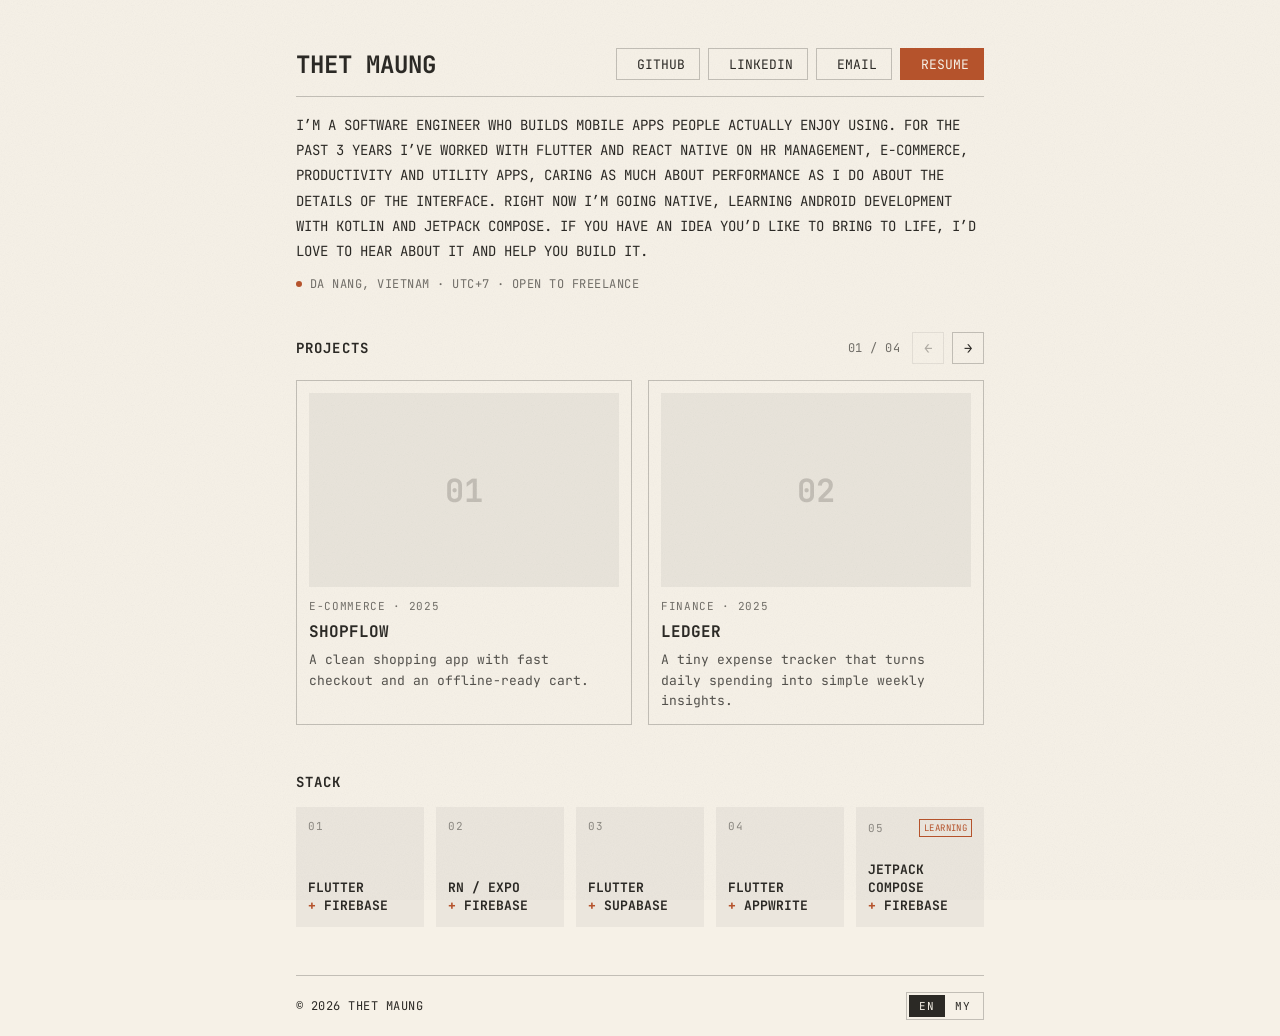
==== index.html @ 8147f868 "feat(seo): add meta, sharing tags, og image, robots and sitemap - meta description, canonical (https" ====
<!DOCTYPE html>
<html lang="en">
<head>
    <!-- Meta Data -->
    <meta charset="UTF-8">
    <meta name="viewport" content="width=device-width, initial-scale=1.0, viewport-fit=cover">
    <title>Thet Maung</title>
    <meta name="description" content="Software engineer building mobile apps with Flutter and React Native, now learning Kotlin and Jetpack Compose. Da Nang, Vietnam · UTC+7 · open to freelance.">
    <link rel="canonical" href="https://thetmaung.fyi/">
    <meta name="theme-color" content="#f6f1e7" media="(prefers-color-scheme: light)">
    <meta name="theme-color" content="#1c1a17" media="(prefers-color-scheme: dark)">

    <!-- Sharing -->
    <meta property="og:type" content="website">
    <meta property="og:site_name" content="Thet Maung">
    <meta property="og:title" content="Thet Maung">
    <meta property="og:description" content="Software engineer building mobile apps with Flutter and React Native, now learning Kotlin and Jetpack Compose. Da Nang, Vietnam · UTC+7 · open to freelance.">
    <meta property="og:url" content="https://thetmaung.fyi/">
    <meta property="og:locale" content="en_US">
    <meta property="og:locale:alternate" content="my_MM">
    <meta property="og:image" content="https://thetmaung.fyi/assets/og-image.png">
    <meta property="og:image:type" content="image/png">
    <meta property="og:image:width" content="1200">
    <meta property="og:image:height" content="630">
    <meta property="og:image:alt" content="THET MAUNG — Da Nang, Vietnam · UTC+7 · open to freelance. Stack: Flutter, React Native / Expo, Jetpack Compose.">
    <meta name="twitter:card" content="summary_large_image">
    <meta name="twitter:title" content="Thet Maung">
    <meta name="twitter:description" content="Software engineer building mobile apps with Flutter and React Native, now learning Kotlin and Jetpack Compose. Da Nang, Vietnam · UTC+7 · open to freelance.">
    <meta name="twitter:image" content="https://thetmaung.fyi/assets/og-image.png">
    <meta name="twitter:image:alt" content="THET MAUNG — Da Nang, Vietnam · UTC+7 · open to freelance. Stack: Flutter, React Native / Expo, Jetpack Compose.">

    <!-- Favicon -->
    <link rel="icon" href="assets/ico/favicon.ico" sizes="32x32">
    <link rel="icon" href="assets/svgs/favicon.svg" type="image/svg+xml">

    <!-- Links -->
    <link rel="stylesheet" href="https://cdn.hugeicons.com/font/hgi-stroke-rounded.css">
    <link rel="stylesheet" href="public/css/styles.css">

    <!-- Scripts -->
    <script src="public/js/scripts.js" defer></script>
</head>
<body>
    <header class="site-header">
        <h1 class="site-title i18n" data-i18n="name">THET MAUNG</h1>
        <nav class="site-nav" aria-label="Links">
            <a class="nav-link" href="https://github.com/thetmaung-stack" target="_blank" rel="noopener">
                <i class="hgi-stroke hgi-github" aria-hidden="true"></i>
                <span>GITHUB</span>
            </a>
            <a class="nav-link" href="https://www.linkedin.com/in/thet-maung-444318335" target="_blank" rel="noopener">
                <i class="hgi-stroke hgi-linkedin-02" aria-hidden="true"></i>
                <span>LINKEDIN</span>
            </a>
            <a class="nav-link" href="mailto:thetmaung.main@proton.me">
                <i class="hgi-stroke hgi-mail-02" aria-hidden="true"></i>
                <span class="i18n" data-i18n="email">EMAIL</span>
            </a>
            <a class="nav-link nav-link--primary" href="assets/pdfs/ThetMaungResume.pdf" download>
                <i class="hgi-stroke hgi-download-04" aria-hidden="true"></i>
                <span class="i18n" data-i18n="resume">RESUME</span>
            </a>
        </nav>
    </header>
    <div class="horizontal-divider"></div>
    <p class="about i18n" data-i18n="about">I’m a software engineer who builds mobile apps people actually enjoy using. For the past 3 years I’ve worked with Flutter and React Native on HR management, e-commerce, productivity and utility apps, caring as much about performance as I do about the details of the interface. Right now I’m going native, learning Android development with Kotlin and Jetpack Compose. If you have an idea you’d like to bring to life, I’d love to hear about it and help you build it.</p>
    <p class="status">
        <span class="status-dot" aria-hidden="true"></span>
        <span class="i18n" data-i18n="status">DA NANG, VIETNAM · UTC+7 · OPEN TO FREELANCE</span>
    </p>

    <section class="carousel-section" data-carousel aria-labelledby="projects-title">
        <div class="section-header">
            <h2 id="projects-title" class="section-title i18n" data-i18n="projects">PROJECTS</h2>
            <div class="carousel-controls">
                <span class="carousel-count"><span data-carousel-current>01</span> / <span data-carousel-total>04</span></span>
                <button class="carousel-btn" type="button" data-carousel-prev aria-label="Previous project">←</button>
                <button class="carousel-btn" type="button" data-carousel-next aria-label="Next project">→</button>
            </div>
        </div>
        <div class="carousel-track" data-carousel-track tabindex="0" aria-label="Projects">
            <a class="project-card" href="#" data-cursor="plain">
                <div class="project-thumb" aria-hidden="true"><span>01</span></div>
                <p class="project-meta">E-COMMERCE · 2025</p>
                <h3 class="project-name">SHOPFLOW</h3>
                <p class="project-desc">A clean shopping app with fast checkout and an offline-ready cart.</p>
            </a>
            <a class="project-card" href="#" data-cursor="plain">
                <div class="project-thumb" aria-hidden="true"><span>02</span></div>
                <p class="project-meta">FINANCE · 2025</p>
                <h3 class="project-name">LEDGER</h3>
                <p class="project-desc">A tiny expense tracker that turns daily spending into simple weekly insights.</p>
            </a>
            <a class="project-card" href="#" data-cursor="plain">
                <div class="project-thumb" aria-hidden="true"><span>03</span></div>
                <p class="project-meta">HR MANAGEMENT · 2024</p>
                <h3 class="project-name">ROSTER</h3>
                <p class="project-desc">Leave requests, attendance and payslips for small teams, all in one place.</p>
            </a>
            <a class="project-card" href="#" data-cursor="plain">
                <div class="project-thumb" aria-hidden="true"><span>04</span></div>
                <p class="project-meta">PRODUCTIVITY · 2024</p>
                <h3 class="project-name">FOCUS</h3>
                <p class="project-desc">A calm timer and task list built around one thing at a time.</p>
            </a>
        </div>
    </section>

    <section class="stack-section" aria-labelledby="stack-title">
        <div class="section-header">
            <h2 id="stack-title" class="section-title i18n" data-i18n="stack">STACK</h2>
        </div>
        <ul class="stack-grid">
            <li class="stack-card">
                <div class="stack-top">
                    <span class="stack-index">01</span>
                </div>
                <p class="stack-name">
                    <span>FLUTTER</span>
                    <span><span class="stack-plus">+</span> FIREBASE</span>
                </p>
            </li>
            <li class="stack-card">
                <div class="stack-top">
                    <span class="stack-index">02</span>
                </div>
                <p class="stack-name">
                    <span>RN / EXPO</span>
                    <span><span class="stack-plus">+</span> FIREBASE</span>
                </p>
            </li>
            <li class="stack-card">
                <div class="stack-top">
                    <span class="stack-index">03</span>
                </div>
                <p class="stack-name">
                    <span>FLUTTER</span>
                    <span><span class="stack-plus">+</span> SUPABASE</span>
                </p>
            </li>
            <li class="stack-card">
                <div class="stack-top">
                    <span class="stack-index">04</span>
                </div>
                <p class="stack-name">
                    <span>FLUTTER</span>
                    <span><span class="stack-plus">+</span> APPWRITE</span>
                </p>
            </li>
            <li class="stack-card">
                <div class="stack-top">
                    <span class="stack-index">05</span>
                    <span class="stack-tag i18n" data-i18n="learning">LEARNING</span>
                </div>
                <p class="stack-name">
                    <span>JETPACK COMPOSE</span>
                    <span><span class="stack-plus">+</span> FIREBASE</span>
                </p>
            </li>
        </ul>
    </section>

    <footer class="site-footer">
        <p class="copyright">© <span data-year>2026</span> <span class="i18n" data-i18n="name">THET MAUNG</span></p>
        <div class="lang-switch" role="group" aria-label="Language">
            <span class="lang-indicator" aria-hidden="true"></span>
            <button class="lang-option" type="button" data-lang="en" aria-label="English" aria-pressed="true">EN</button>
            <button class="lang-option" type="button" data-lang="my" aria-label="မြန်မာ" aria-pressed="false">MY</button>
        </div>
    </footer>
</body>
</html>
---- public/css/styles.css ----
@font-face {
    font-family: 'JetBrains Mono Variable';
    src: url('../../assets/fonts/jetbrains/JetBrainsMono-VariableFont_wght.ttf') format('truetype');
    font-weight: 100 800;
    font-style: normal;
    font-display: swap;
}

@font-face {
    font-family: 'Noto Sans Myanmar Variable';
    src: url('../../assets/fonts/myanmar/NotoSansMyanmar-VariableFont.ttf') format('truetype');
    font-weight: 100 900;
    font-stretch: 62.5% 100%;
    font-style: normal;
    font-display: swap;
    unicode-range: U+1000-109F, U+A9E0-A9FF, U+AA60-AA7F, U+200C-200D, U+25CC;
}

:root {
    color-scheme: light dark;
    --bg: #f6f1e7;
    --fg: #2b2925;
    --divider: rgb(43 41 37 / 0.25);
    --selection-bg: rgb(43 41 37 / 0.16);
    --grain-opacity: 0.08;
    --grain-blend: multiply;
    --nav-height: 32px;
    --switch-height: 28px;
    --tabbar-height: 60px;
    --content-width: 43rem;
    --ease-out: cubic-bezier(0.2, 0.8, 0.2, 1);
    --font-stack: 'JetBrains Mono Variable', 'Noto Sans Myanmar Variable', monospace;
    --accent: #b5532c;
    --accent-fg: #f6f1e7;
}

@media (prefers-color-scheme: dark) {
    :root {
        --bg: #1c1a17;
        --fg: #e8e2d6;
        --divider: rgb(232 226 214 / 0.2);
        --selection-bg: rgb(232 226 214 / 0.2);
        --grain-opacity: 0.06;
        --grain-blend: soft-light;
        --accent: #e08a5f;
        --accent-fg: #1c1a17;
    }
}

/* Native selection: used as-is if JavaScript is off */
::selection {
    background-color: var(--selection-bg);
    color: inherit;
}

/* With JavaScript on, hide the native highlight; the script draws its own */
.has-selection-layer ::selection {
    background-color: transparent;
}

body {
    position: relative;
    isolation: isolate;
    display: flex;
    flex-direction: column;
    align-items: center;
    justify-content: flex-start;
    min-height: 100vh;
    min-height: 100dvh;
    margin: 0;
    padding: 48px 16px 16px;
    box-sizing: border-box;
    background-color: var(--bg);
    color: var(--fg);
    font-family: var(--font-stack);
}

/* Zen column: every top-level section shares the same centered width */
body > * {
    width: 100%;
    max-width: var(--content-width);
    box-sizing: border-box;
}

body::before {
    content: "";
    position: fixed;
    inset: 0;
    z-index: -1;
    pointer-events: none;
    opacity: var(--grain-opacity);
    mix-blend-mode: var(--grain-blend);
    background-image: url("data:image/svg+xml,%3Csvg xmlns='http://www.w3.org/2000/svg' width='200' height='200'%3E%3Cfilter id='n'%3E%3CfeTurbulence type='fractalNoise' baseFrequency='0.9' numOctaves='3' stitchTiles='stitch'/%3E%3CfeColorMatrix type='saturate' values='0'/%3E%3C/filter%3E%3Crect width='100%25' height='100%25' filter='url(%23n)'/%3E%3C/svg%3E");
    background-size: 200px 200px;
}

/* Animated selection */
.selection-layer {
    position: absolute;
    inset: 0;
    z-index: -1;
    width: auto;
    max-width: none;
    pointer-events: none;
}

.selection-box {
    position: absolute;
    border-radius: 3px;
    background-color: var(--selection-bg);
    opacity: 0;
    transform: scaleX(0.4);
    transform-origin: left center;
    transition:
        opacity 0.2s ease,
        transform 0.25s var(--ease-out),
        left 0.12s ease,
        width 0.12s ease;
}

.selection-box.from-right {
    transform-origin: right center;
}

.selection-box.is-visible {
    opacity: 1;
    transform: none;
}

/* Header */
.site-header {
    display: flex;
    flex-wrap: wrap;
    align-items: center;
    justify-content: space-between;
    gap: 12px;
    padding-bottom: 16px;
}

.site-title {
    margin: 0;
    font-size: 24px;
    font-weight: 700;
}

.site-nav {
    display: flex;
    flex-wrap: wrap;
    gap: 8px;
}

.nav-link {
    display: inline-flex;
    align-items: center;
    gap: 6px;
    height: var(--nav-height);
    padding: 0 14px;
    box-sizing: border-box;
    border: 1px solid var(--divider);
    border-radius: 0;
    color: var(--fg);
    font-size: 13px;
    text-decoration: none;
    transition:
        border-radius 0.25s ease,
        background-color 0.15s ease,
        color 0.15s ease,
        translate 0.2s var(--ease-out);
}

.nav-link i {
    font-size: 16px;
    line-height: 1;
}

.nav-link:hover,
.nav-link:focus-visible {
    border-radius: calc(var(--nav-height) / 2);
    background-color: var(--fg);
    color: var(--bg);
    outline: none;
}

/* Primary button: resume download */
.nav-link--primary {
    border-color: var(--accent);
    background-color: var(--accent);
    color: var(--accent-fg);
}

.nav-link--primary:hover,
.nav-link--primary:focus-visible {
    border-color: color-mix(in srgb, var(--accent) 85%, var(--fg));
    background-color: color-mix(in srgb, var(--accent) 85%, var(--fg));
    color: var(--accent-fg);
}

/* Content */
.about {
    margin: 16px 0 0;
    padding: 0;
    font-size: 14px;
    line-height: 1.8;
    text-transform: uppercase;
}

/* Status line: location, timezone, availability */
.status {
    display: flex;
    align-items: center;
    gap: 8px;
    margin: 12px 0 40px;
    font-size: 12px;
    letter-spacing: 0.04em;
    color: color-mix(in srgb, var(--fg) 65%, transparent);
}

.status-dot {
    flex: none;
    width: 6px;
    height: 6px;
    border-radius: 50%;
    background-color: var(--accent);
}

/* Carousel sections (projects, stack) */
.carousel-section {
    margin-bottom: 48px;
}

.section-header {
    display: flex;
    align-items: center;
    justify-content: space-between;
    gap: 12px;
    margin-bottom: 16px;
}

.section-title {
    margin: 0;
    font-size: 14px;
    font-weight: 700;
    letter-spacing: 0.08em;
}

.carousel-controls {
    display: flex;
    align-items: center;
    gap: 8px;
}

.carousel-count {
    margin-right: 4px;
    font-size: 12px;
    letter-spacing: 0.04em;
    font-variant-numeric: tabular-nums;
    color: color-mix(in srgb, var(--fg) 65%, transparent);
}

.carousel-btn {
    display: inline-grid;
    place-items: center;
    width: var(--nav-height);
    height: var(--nav-height);
    padding: 0;
    border: 1px solid var(--divider);
    border-radius: 0;
    background: none;
    color: var(--fg);
    font: inherit;
    font-size: 14px;
    cursor: pointer;
    transition:
        border-radius 0.25s ease,
        background-color 0.15s ease,
        color 0.15s ease,
        opacity 0.2s ease,
        translate 0.2s var(--ease-out);
}

.carousel-btn:hover,
.carousel-btn:focus-visible {
    border-radius: calc(var(--nav-height) / 2);
    background-color: var(--fg);
    color: var(--bg);
    outline: none;
}

/* At either end: faded and ignores the pointer */
.carousel-btn:disabled {
    opacity: 0.35;
    pointer-events: none;
}

.carousel-track {
    display: flex;
    gap: 16px;
    overflow-x: auto;
    scroll-snap-type: x mandatory;
    scroll-behavior: smooth;
    overscroll-behavior-x: contain;
    scrollbar-width: none;
}

.carousel-track::-webkit-scrollbar {
    display: none;
}

.carousel-track:focus-visible {
    outline: 1px dashed var(--fg);
    outline-offset: 4px;
}

.project-card {
    flex: 0 0 calc((100% - 16px) / 2);
    display: flex;
    flex-direction: column;
    gap: 8px;
    padding: 12px;
    box-sizing: border-box;
    border: 1px solid var(--divider);
    border-radius: 0;
    color: var(--fg);
    text-decoration: none;
    scroll-snap-align: start;
    transition:
        border-color 0.2s ease,
        border-radius 0.25s ease;
}

.project-card:hover,
.project-card:focus-visible {
    border-color: var(--fg);
    border-radius: 12px;
    outline: none;
}

.project-thumb {
    display: grid;
    place-items: center;
    aspect-ratio: 16 / 10;
    margin-bottom: 4px;
    border-radius: 0;
    background-color: color-mix(in srgb, var(--fg) 6%, transparent);
    transition: border-radius 0.25s ease;
}

.project-card:hover .project-thumb,
.project-card:focus-visible .project-thumb {
    border-radius: 6px;
}

.project-thumb span {
    font-size: 32px;
    font-weight: 700;
    color: color-mix(in srgb, var(--fg) 20%, transparent);
}

.project-meta {
    margin: 0;
    font-size: 11px;
    letter-spacing: 0.06em;
    color: color-mix(in srgb, var(--fg) 65%, transparent);
}

.project-name {
    margin: 0;
    font-size: 16px;
    font-weight: 700;
}

.project-desc {
    margin: 0;
    font-size: 13px;
    line-height: 1.6;
    color: color-mix(in srgb, var(--fg) 80%, transparent);
}

/* Stack: a static grid of soft filled tiles, no scrolling */
.stack-section {
    margin-bottom: 48px;
}

.stack-grid {
    display: grid;
    grid-template-columns: repeat(5, 1fr);
    gap: 12px;
    margin: 0;
    padding: 0;
    list-style: none;
}

.stack-card {
    display: flex;
    flex-direction: column;
    gap: 16px;
    min-height: 120px;
    padding: 12px;
    box-sizing: border-box;
    border-radius: 0;
    background-color: color-mix(in srgb, var(--fg) 5%, transparent);
    transition:
        border-radius 0.25s ease,
        background-color 0.2s ease;
}

.stack-card:hover {
    border-radius: 12px;
    background-color: color-mix(in srgb, var(--fg) 8%, transparent);
}

.stack-top {
    display: flex;
    align-items: center;
    justify-content: space-between;
    gap: 6px;
}

.stack-index {
    font-size: 11px;
    letter-spacing: 0.06em;
    color: color-mix(in srgb, var(--fg) 50%, transparent);
}

.stack-tag {
    padding: 2px 4px;
    border: 1px solid var(--accent);
    color: var(--accent);
    font-size: 9px;
    letter-spacing: 0.04em;
}

.stack-name {
    display: flex;
    flex-direction: column;
    margin: auto 0 0;
    font-size: 13px;
    font-weight: 700;
    line-height: 1.4;
}

.stack-plus {
    color: var(--accent);
}

.horizontal-divider {
    height: 1px;
    background-color: var(--divider);
}

/* Language change: old text drifts up and fades, new text rises in */
.i18n {
    transition:
        opacity 0.2s ease,
        transform 0.25s var(--ease-out),
        filter 0.2s ease;
}

span.i18n {
    display: inline-block;
}

.i18n.is-switching {
    opacity: 0;
    transform: translateY(-4px);
    filter: blur(2px);
}

.i18n.is-resizing {
    overflow: hidden;
    transition:
        opacity 0.2s ease,
        transform 0.25s var(--ease-out),
        filter 0.2s ease,
        height 0.3s var(--ease-out);
}

.i18n.is-entering {
    opacity: 0;
    transform: translateY(4px);
    filter: blur(2px);
    transition: none;
}

/* Burmese: taller lines for stacked vowel marks and medials */
:lang(my) .about {
    line-height: 2.2;
}

/* Footer */
.site-footer {
    display: flex;
    flex-wrap: wrap;
    align-items: center;
    justify-content: space-between;
    gap: 12px;
    margin-top: auto;
    padding-top: 16px;
    border-top: 1px solid var(--divider);
}

.copyright {
    margin: 0;
    font-size: 12px;
    letter-spacing: 0.04em;
}

/* Language switch */
.lang-switch {
    position: relative;
    display: inline-flex;
    padding: 2px;
    height: var(--switch-height);
    box-sizing: border-box;
    border: 1px solid var(--divider);
    border-radius: 0;
    transition: border-radius 0.25s ease;
}

.lang-switch:hover,
.lang-switch:has(:focus-visible) {
    border-radius: calc(var(--switch-height) / 2);
}

.lang-indicator {
    position: absolute;
    top: 2px;
    bottom: 2px;
    left: 0;
    width: 0;
    background-color: var(--fg);
    border-radius: 0;
    transition:
        transform 0.35s var(--ease-out),
        width 0.35s var(--ease-out),
        border-radius 0.25s ease;
}

.lang-switch:hover .lang-indicator,
.lang-switch:has(:focus-visible) .lang-indicator {
    border-radius: calc((var(--switch-height) - 6px) / 2);
}

/* No sliding on the first paint */
.lang-switch:not(.is-ready) .lang-indicator {
    transition: none;
}

.lang-option {
    position: relative;
    z-index: 1;
    min-width: 36px;
    padding: 0 8px;
    border: 0;
    border-radius: calc((var(--switch-height) - 6px) / 2);
    background: none;
    color: var(--fg);
    font: inherit;
    font-size: 11px;
    letter-spacing: 0.06em;
    cursor: pointer;
    transition:
        color 0.2s ease,
        background-color 0.2s ease,
        translate 0.2s var(--ease-out);
}

.lang-option[aria-pressed="true"] {
    color: var(--bg);
    cursor: default;
}

.lang-option:focus-visible {
    outline: 1px dashed var(--fg);
    outline-offset: 2px;
}

/* Without JavaScript the indicator never moves, so fill the active option directly */
.lang-switch:not(.is-ready) .lang-option[aria-pressed="true"] {
    background-color: var(--fg);
}

/* Linux-style cursor with morphing (mouse/trackpad only; enabled by JS) */
.has-custom-cursor,
.has-custom-cursor * {
    cursor: none !important;
}

.cursor,
.cursor-arrow {
    position: fixed;
    top: 0;
    left: 0;
    max-width: none;
    pointer-events: none;
    opacity: 0;
    transition: opacity 0.2s ease;
}

/* The blob: hidden at the arrow tip, grows into buttons and the text bar */
.cursor {
    z-index: 9999;
    width: 0;
    height: 0;
    background-color: var(--fg);
    will-change: transform, width, height;
}

/* The arrow: a soft, rounded pointer — paper fill, ink outline */
.cursor-arrow {
    z-index: 10000;
    width: 24px;
    height: 24px;
    will-change: transform;
}

.cursor-arrow svg {
    display: block;
    width: 24px;
    height: 24px;
    overflow: visible;
    transform-origin: 3px 2px;
    filter: drop-shadow(0 2px 2px rgb(0 0 0 / 0.28));
    transition:
        opacity 0.15s ease,
        transform 0.2s var(--ease-out);
}

.cursor-arrow path {
    stroke-linejoin: round;
    stroke-linecap: round;
}

/* Thick ink layer underneath gives the rounded outline */
.cursor-arrow .arrow-outline {
    fill: var(--fg);
    stroke: var(--fg);
    stroke-width: 5;
}

/* Paper layer on top, slightly thinner, so a clean ink border shows around it */
.cursor-arrow .arrow-fill {
    fill: var(--bg);
    stroke: var(--bg);
    stroke-width: 1.6;
}

.cursor-visible .cursor,
.cursor-visible .cursor-arrow {
    opacity: 1;
}

.cursor-down .cursor-arrow svg {
    transform: scale(0.9);
}

/* Over buttons and text, the arrow shrinks into its tip while the blob takes over */
.cursor-hide-arrow .cursor-arrow svg {
    opacity: 0;
    transform: scale(0.5);
}

/* On a button, the blob slides behind it and merges with the button's ink fill */
.cursor-on-link .cursor {
    z-index: -1;
}

.has-custom-cursor .lang-option:hover {
    background-color: var(--fg);
    color: var(--bg);
}

/* Mobile: bottom tab bar */
@media (max-width: 600px) {
    body {
        padding: 16px 16px calc(16px + var(--tabbar-height) + env(safe-area-inset-bottom));
    }

    .site-nav {
        position: fixed;
        left: 0;
        right: 0;
        bottom: 0;
        z-index: 10;
        display: grid;
        grid-auto-flow: column;
        grid-auto-columns: 1fr;
        gap: 4px;
        height: calc(var(--tabbar-height) + env(safe-area-inset-bottom));
        padding: 6px 8px calc(6px + env(safe-area-inset-bottom));
        box-sizing: border-box;
        background-color: color-mix(in srgb, var(--bg) 85%, transparent);
        backdrop-filter: blur(12px);
        -webkit-backdrop-filter: blur(12px);
        border-top: 1px solid var(--divider);
    }

    .nav-link {
        flex-direction: column;
        justify-content: center;
        gap: 4px;
        height: 100%;
        padding: 0;
        border: none;
        border-radius: 12px;
        font-size: 10px;
    }

    .nav-link i {
        font-size: 20px;
    }

    .nav-link:hover,
    .nav-link:focus-visible {
        border-radius: 12px;
    }

    .nav-link--primary {
        background-color: transparent;
        color: var(--accent);
    }

    .project-card {
        flex-basis: 85%;
    }

    .stack-grid {
        grid-template-columns: repeat(2, 1fr);
    }
}

@media (prefers-reduced-motion: reduce) {
    .nav-link,
    .selection-box,
    .lang-switch,
    .lang-indicator,
    .lang-option,
    .i18n,
    .cursor-arrow svg,
    .carousel-btn,
    .project-card,
    .project-thumb,
    .stack-card {
        transition: none;
    }

    .carousel-track {
        scroll-behavior: auto;
    }
}
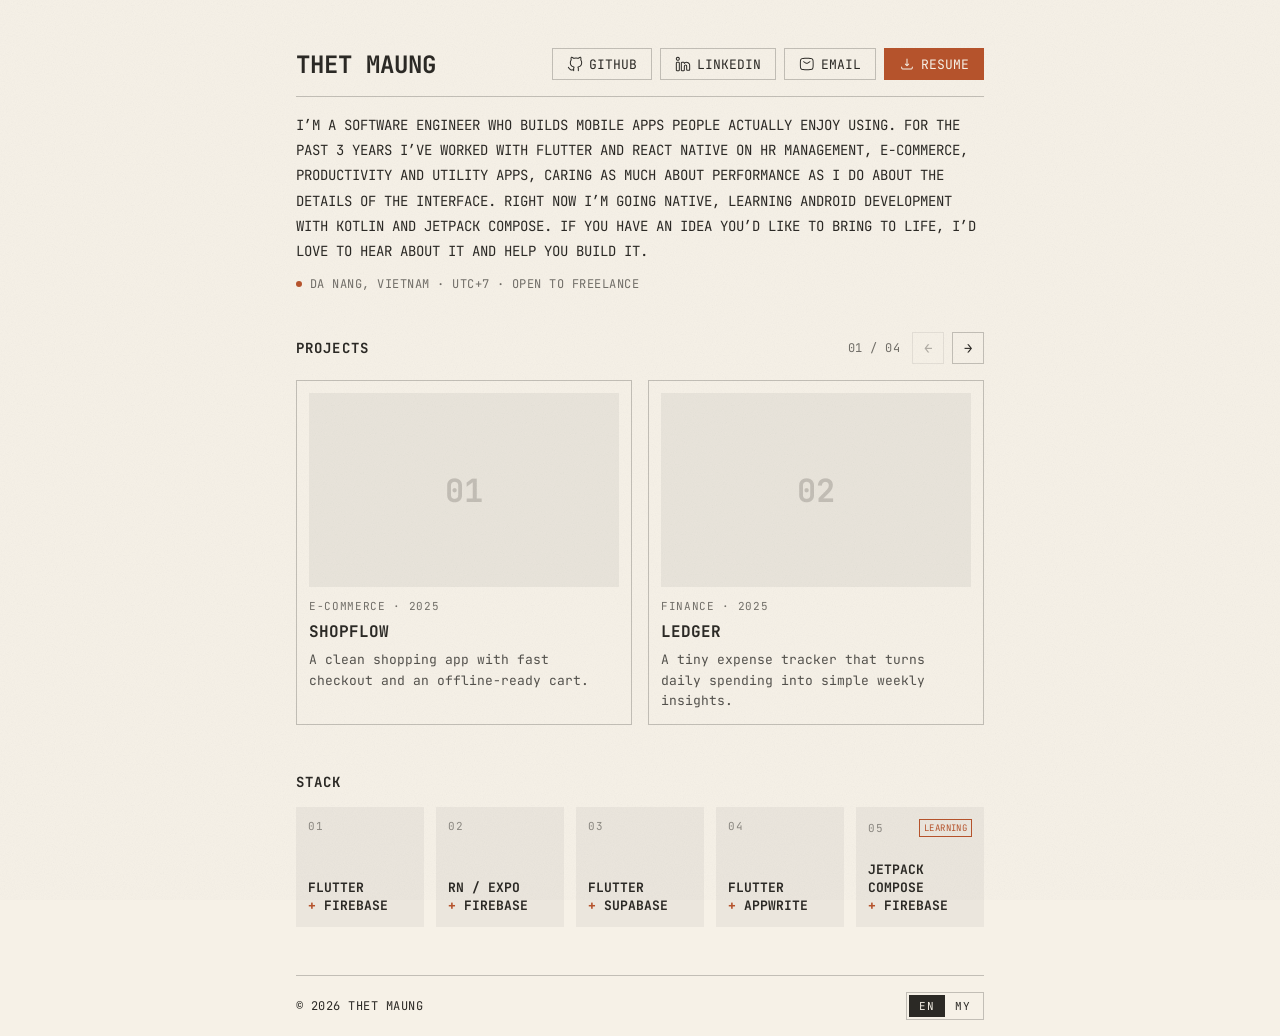
==== commit f8f579f0: "perf(icons): replace Hugeicons CDN font with inline SVGs The page loaded a render-blocking third-par" ====
--- a/index.html
+++ b/index.html
@@ -34,7 +34,7 @@
     <link rel="icon" href="assets/svgs/favicon.svg" type="image/svg+xml">
 
     <!-- Links -->
-    <link rel="stylesheet" href="https://cdn.hugeicons.com/font/hgi-stroke-rounded.css">
+    <link rel="preload" href="assets/fonts/jetbrains/JetBrainsMono-VariableFont_wght.woff2" as="font" type="font/woff2" crossorigin>
     <link rel="stylesheet" href="public/css/styles.css">
 
     <!-- Scripts -->
@@ -43,21 +43,22 @@
 <body>
     <header class="site-header">
         <h1 class="site-title i18n" data-i18n="name">THET MAUNG</h1>
+        <!-- Icons: Hugeicons stroke-rounded (MIT), inlined from the icon font glyphs -->
         <nav class="site-nav" aria-label="Links">
             <a class="nav-link" href="https://github.com/thetmaung-stack" target="_blank" rel="noopener">
-                <i class="hgi-stroke hgi-github" aria-hidden="true"></i>
+                <svg viewBox="0 0 24 24" width="16" height="16" aria-hidden="true" focusable="false"><path fill="currentColor" d="M9.67 2.35Q9.67 2.38 9.72 2.38L10.15 2.66L10.27 2.71L10.39 2.69L10.97 2.54Q12.19 2.26 13.5 2.26Q14.81 2.26 16.03 2.54L16.61 2.69L16.73 2.71L16.85 2.66L17.33 2.35Q18.7 1.49 19.78 1.3Q20.18 1.22 20.5 1.25L20.71 1.27L20.83 1.32Q21.17 1.42 21.31 1.75Q21.67 2.66 21.7 3.7Q21.74 4.66 21.5 5.64L21.46 5.83L21.58 6.02Q22.75 7.7 22.75 9.65Q22.75 11.38 22.34 12.66Q21.94 13.94 21.1 14.83Q20.4 15.6 19.37 16.15Q18.5 16.58 17.26 16.94Q17.76 17.81 17.76 18.77V22.01Q17.76 22.32 17.53 22.54Q17.3 22.75 16.99 22.75Q16.68 22.75 16.46 22.54Q16.25 22.32 16.25 22.01V18.77Q16.25 18.14 15.89 17.57Q15.67 17.23 15.68 16.81Q15.7 16.39 15.94 16.04Q16.18 15.7 16.63 15.58Q17.81 15.24 18.58 14.86Q19.44 14.42 19.99 13.82Q20.59 13.18 20.9 12.22Q21.24 11.16 21.24 9.67Q21.24 8.18 20.33 6.89L20.11 6.55Q19.99 6.34 19.94 6.12Q19.9 5.9 19.94 5.66L20.04 5.28Q20.38 3.96 20.06 2.78H20.04Q19.25 2.93 18.12 3.62V3.65Q17.71 3.89 17.54 3.98Q17.23 4.15 16.97 4.19Q16.7 4.22 16.34 4.15Q16.15 4.13 15.7 4.03L15.67 4.01Q14.62 3.74 13.5 3.74Q12.38 3.74 11.33 4.01Q10.85 4.13 10.66 4.15Q10.3 4.22 10.03 4.19Q9.77 4.15 9.46 3.98Q9.29 3.89 8.88 3.65V3.62Q7.75 2.93 6.96 2.78H6.94Q6.62 3.96 6.96 5.28L7.06 5.66Q7.1 5.9 7.06 6.12Q7.01 6.34 6.89 6.55L6.67 6.89Q5.76 8.18 5.76 9.67Q5.76 11.16 6.1 12.22Q6.41 13.18 7.01 13.82Q7.56 14.42 8.42 14.86Q9.19 15.24 10.37 15.58Q10.82 15.7 11.06 16.04Q11.3 16.39 11.32 16.81Q11.33 17.23 11.11 17.57Q10.75 18.14 10.75 18.77V22.01Q10.75 22.32 10.54 22.54Q10.32 22.75 10.01 22.75Q9.7 22.75 9.47 22.54Q9.24 22.32 9.24 22.01V21.55Q6.96 22.06 5.06 21.24Q2.71 20.23 1.32 17.33Q1.2 17.04 1.3 16.75Q1.39 16.46 1.67 16.33Q1.94 16.2 2.24 16.3Q2.54 16.39 2.69 16.68Q3.84 19.08 5.66 19.87Q7.22 20.54 9.24 20.02V18.77Q9.24 17.81 9.74 16.94Q8.5 16.58 7.63 16.15Q6.6 15.6 5.9 14.83Q5.06 13.94 4.66 12.66Q4.25 11.38 4.25 9.65Q4.25 7.7 5.42 6.02L5.54 5.83L5.5 5.64Q5.26 4.66 5.3 3.7Q5.33 2.66 5.69 1.75Q5.83 1.42 6.17 1.32L6.24 1.3L6.5 1.25Q6.82 1.22 7.22 1.3Q8.3 1.49 9.67 2.35Z"/></svg>
                 <span>GITHUB</span>
             </a>
             <a class="nav-link" href="https://www.linkedin.com/in/thet-maung-444318335" target="_blank" rel="noopener">
-                <i class="hgi-stroke hgi-linkedin-02" aria-hidden="true"></i>
+                <svg viewBox="0 0 24 24" width="16" height="16" aria-hidden="true" focusable="false"><path fill="currentColor" d="M11.45 8.76Q12.91 8.76 13.13 8.76Q13.58 8.81 13.9 9Q14.28 9.22 14.52 9.62V9.65Q15.77 8.76 17.3 8.76Q18.65 8.76 19.91 9.46Q21.17 10.15 21.94 11.33Q22.75 12.58 22.75 13.99V19.54Q22.75 20.38 22.7 20.69Q22.61 21.36 22.24 21.74Q21.86 22.13 21.19 22.2Q20.88 22.25 20.04 22.25H19.46Q18.62 22.25 18.31 22.2Q17.64 22.13 17.26 21.74Q16.87 21.36 16.8 20.69Q16.75 20.38 16.75 19.54V15Q16.75 14.66 16.55 14.46Q16.34 14.26 16.08 14.26Q15.72 14.26 15.49 14.39Q15.26 14.52 15.1 14.76Q14.76 15.36 14.76 16.49V20.04Q14.76 20.88 14.71 21.19Q14.62 21.86 14.23 22.24Q13.85 22.61 13.2 22.7Q12.86 22.75 12.05 22.75H11.45Q10.63 22.75 10.3 22.7Q9.65 22.61 9.26 22.24Q8.88 21.86 8.78 21.19Q8.76 20.88 8.76 20.04V11.45Q8.76 10.63 8.78 10.3Q8.88 9.65 9.26 9.26Q9.65 8.88 10.3 8.78Q10.63 8.76 11.45 8.76ZM3.96 8.76H4.51H4.54Q5.38 8.76 5.69 8.78Q6.36 8.88 6.74 9.26Q7.13 9.65 7.2 10.3Q7.25 10.63 7.25 11.45V20.04Q7.25 20.88 7.2 21.19Q7.13 21.86 6.74 22.24Q6.36 22.61 5.69 22.7Q5.38 22.75 4.54 22.75H3.96Q3.12 22.75 2.81 22.7Q2.14 22.61 1.76 22.24Q1.39 21.86 1.3 21.19Q1.25 20.88 1.25 20.04V11.45Q1.25 10.63 1.3 10.3Q1.39 9.65 1.76 9.26Q2.14 8.88 2.81 8.78Q3.12 8.76 3.96 8.76ZM11.5 10.25Q10.73 10.25 10.51 10.27Q10.44 10.27 10.37 10.33Q10.3 10.39 10.27 10.51Q10.25 10.73 10.25 11.5V19.99Q10.25 20.76 10.27 21Q10.3 21.14 10.51 21.19Q10.73 21.24 11.5 21.24H12Q12.77 21.24 12.98 21.2Q13.2 21.17 13.22 21Q13.25 20.76 13.25 19.99V16.49Q13.25 14.93 13.82 13.99Q14.18 13.39 14.75 13.07Q15.31 12.74 16.08 12.74Q16.99 12.74 17.62 13.42Q18.24 14.09 18.24 15V19.49Q18.24 20.28 18.29 20.5Q18.29 20.66 18.46 20.71H18.5Q18.72 20.76 19.51 20.76H19.99Q20.78 20.76 21 20.7Q21.22 20.64 21.22 20.5Q21.24 20.28 21.24 19.51V13.99Q21.24 13.03 20.66 12.14Q20.11 11.28 19.2 10.76Q18.29 10.25 17.3 10.25Q16.49 10.25 15.79 10.62Q15.1 10.99 14.59 11.64Q14.45 11.83 14.22 11.89Q13.99 11.95 13.76 11.88Q13.54 11.81 13.39 11.62Q13.25 11.42 13.25 11.18Q13.25 10.66 13.25 10.51Q13.22 10.42 13.15 10.34Q13.08 10.27 12.98 10.27Q12.84 10.25 12.34 10.25ZM2.83 10.32 2.81 10.34Q2.78 10.39 2.78 10.51Q2.76 10.73 2.76 11.5V19.99Q2.76 20.76 2.78 21Q2.78 21.12 2.81 21.17L2.83 21.19Q2.88 21.22 3 21.22Q3.22 21.24 4.01 21.24H4.51Q5.28 21.24 5.5 21.22Q5.62 21.22 5.66 21.19L5.69 21.17Q5.71 21.12 5.71 21Q5.76 20.76 5.76 19.99V11.5Q5.76 10.73 5.71 10.51Q5.71 10.39 5.69 10.34L5.66 10.32Q5.62 10.3 5.5 10.27Q5.28 10.25 4.51 10.25H4.01Q3.24 10.25 3 10.27Q2.88 10.3 2.83 10.32ZM1.25 4.25Q1.25 3.43 1.66 2.75Q2.06 2.06 2.75 1.66Q3.43 1.25 4.25 1.25Q5.06 1.25 5.75 1.66Q6.43 2.06 6.84 2.75Q7.25 3.43 7.25 4.25Q7.25 5.06 6.84 5.75Q6.43 6.43 5.75 6.84Q5.06 7.25 4.25 7.25Q3.43 7.25 2.75 6.84Q2.06 6.43 1.66 5.75Q1.25 5.06 1.25 4.25ZM4.25 2.76Q3.62 2.76 3.19 3.19Q2.76 3.62 2.76 4.25Q2.76 4.87 3.19 5.32Q3.62 5.76 4.25 5.76Q4.87 5.76 5.32 5.32Q5.76 4.87 5.76 4.25Q5.76 3.62 5.32 3.19Q4.87 2.76 4.25 2.76Z"/></svg>
                 <span>LINKEDIN</span>
             </a>
             <a class="nav-link" href="mailto:thetmaung.main@proton.me">
-                <i class="hgi-stroke hgi-mail-02" aria-hidden="true"></i>
+                <svg viewBox="0 0 24 24" width="16" height="16" aria-hidden="true" focusable="false"><path fill="currentColor" d="M8.83 21.22Q8.83 21.22 8.83 21.22Q6.91 21.14 6.17 21.1Q4.94 20.98 4.2 20.69Q3.34 20.38 2.72 19.73Q2.11 19.08 1.8 18.22Q1.54 17.45 1.44 16.22Q1.37 15.43 1.34 13.49Q1.3 12 1.34 10.49Q1.37 8.54 1.44 7.78Q1.54 6.55 1.8 5.78Q2.11 4.9 2.72 4.26Q3.34 3.62 4.2 3.29Q4.94 3.02 6.14 2.9Q6.91 2.83 8.83 2.78Q11.64 2.71 14.45 2.78Q16.37 2.83 17.11 2.9Q18.34 3.02 19.08 3.29Q19.94 3.62 20.56 4.26Q21.17 4.9 21.48 5.78Q21.74 6.55 21.84 7.78Q21.91 8.57 21.94 10.51Q21.98 12 21.94 13.49Q21.91 15.43 21.84 16.2Q21.74 17.45 21.48 18.22Q21.17 19.08 20.56 19.73Q19.94 20.38 19.08 20.69Q18.34 20.98 17.11 21.1Q16.37 21.14 14.45 21.22Q13.01 21.24 11.64 21.24Q10.27 21.24 8.83 21.22ZM3.74 18.67Q4.18 19.13 4.82 19.34Q5.4 19.54 6.43 19.61Q7.1 19.66 8.88 19.7Q11.64 19.78 14.4 19.7Q16.18 19.66 16.85 19.61Q17.88 19.54 18.46 19.34Q19.1 19.13 19.54 18.68Q19.97 18.24 20.16 17.57Q20.35 16.97 20.42 15.91Q20.47 15.24 20.5 13.46Q20.54 12 20.5 10.54Q20.47 8.74 20.42 8.06Q20.35 7.03 20.16 6.43Q19.97 5.76 19.54 5.32Q19.1 4.87 18.46 4.66Q17.88 4.46 16.82 4.39Q16.18 4.32 14.4 4.3Q11.64 4.2 8.88 4.3Q7.1 4.32 6.43 4.39Q5.4 4.46 4.82 4.66Q4.18 4.87 3.74 5.32Q3.31 5.76 3.12 6.43Q2.93 7.03 2.86 8.06Q2.81 8.74 2.78 10.54Q2.74 12 2.78 13.46Q2.81 15.24 2.86 15.91Q2.93 16.97 3.12 17.57Q3.31 18.24 3.74 18.67ZM9.29 10.87 6.48 9.14Q6.22 8.98 6.14 8.68Q6.07 8.38 6.22 8.11Q6.36 7.85 6.66 7.76Q6.96 7.68 7.2 7.85L10.03 9.58Q10.78 10.03 11.18 10.18Q11.64 10.3 12.1 10.18Q12.5 10.03 13.25 9.58L16.08 7.85Q16.32 7.68 16.61 7.76Q16.9 7.85 17.05 8.11Q17.21 8.38 17.14 8.68Q17.06 8.98 16.8 9.14L13.99 10.87Q13.25 11.33 12.7 11.53Q12.14 11.74 11.64 11.74Q11.14 11.74 10.58 11.53Q10.03 11.33 9.29 10.87Z"/></svg>
                 <span class="i18n" data-i18n="email">EMAIL</span>
             </a>
             <a class="nav-link nav-link--primary" href="assets/pdfs/ThetMaungResume.pdf" download>
-                <i class="hgi-stroke hgi-download-04" aria-hidden="true"></i>
+                <svg viewBox="0 0 24 24" width="16" height="16" aria-hidden="true" focusable="false"><path fill="currentColor" d="M4.75 16.49Q4.75 17.38 4.85 17.86Q4.94 18.24 5.1 18.41Q5.26 18.58 5.64 18.65Q6.12 18.74 7.01 18.74H16.99Q17.9 18.74 18.36 18.65Q18.74 18.58 18.9 18.41Q19.06 18.24 19.15 17.86Q19.25 17.4 19.25 16.49Q19.25 16.2 19.46 15.97Q19.68 15.74 19.99 15.74Q20.3 15.74 20.53 15.97Q20.76 16.2 20.76 16.49Q20.76 17.54 20.62 18.17Q20.42 18.98 19.96 19.46Q19.49 19.94 18.67 20.11Q18.05 20.26 16.99 20.26H7.01Q5.95 20.26 5.33 20.11Q4.51 19.94 4.04 19.46Q3.58 18.98 3.38 18.17Q3.24 17.54 3.24 16.51Q3.24 16.2 3.47 15.97Q3.7 15.74 4.01 15.74Q4.32 15.74 4.54 15.97Q4.75 16.2 4.75 16.49ZM12.74 4.49V12.96H12.77Q12.96 12.72 13.32 12.24L13.42 12.14Q13.8 11.64 13.97 11.47Q14.18 11.26 14.5 11.26Q14.81 11.26 15.02 11.47Q15.24 11.69 15.25 12Q15.26 12.31 15.05 12.53Q14.95 12.62 14.59 13.06L14.54 13.13Q14.14 13.66 13.9 13.92Q13.44 14.47 13.1 14.76Q12.86 14.95 12.65 15.07Q12.31 15.24 12 15.24Q11.69 15.24 11.35 15.07Q11.14 14.95 10.9 14.76Q10.56 14.47 10.1 13.92Q9.86 13.66 9.46 13.13L9.41 13.06Q9.07 12.62 8.95 12.53Q8.74 12.31 8.75 12Q8.76 11.69 8.98 11.47Q9.19 11.26 9.5 11.26Q9.82 11.26 10.03 11.47Q10.2 11.64 10.58 12.14L10.68 12.24Q11.04 12.72 11.26 12.96V4.49Q11.26 4.2 11.47 3.97Q11.69 3.74 12 3.74Q12.31 3.74 12.53 3.97Q12.74 4.2 12.74 4.49Z"/></svg>
                 <span class="i18n" data-i18n="resume">RESUME</span>
             </a>
         </nav>
--- a/public/css/styles.css
+++ b/public/css/styles.css
@@ -1,6 +1,8 @@
 @font-face {
     font-family: 'JetBrains Mono Variable';
-    src: url('../../assets/fonts/jetbrains/JetBrainsMono-VariableFont_wght.ttf') format('truetype');
+    src:
+        url('../../assets/fonts/jetbrains/JetBrainsMono-VariableFont_wght.woff2') format('woff2'),
+        url('../../assets/fonts/jetbrains/JetBrainsMono-VariableFont_wght.ttf') format('truetype');
     font-weight: 100 800;
     font-style: normal;
     font-display: swap;
@@ -8,7 +10,10 @@
 
 @font-face {
     font-family: 'Noto Sans Myanmar Variable';
-    src: url('../../assets/fonts/myanmar/NotoSansMyanmar-VariableFont.ttf') format('truetype');
+    /* woff2 is subset to the unicode-range below (variable axes and Myanmar shaping kept) */
+    src:
+        url('../../assets/fonts/myanmar/NotoSansMyanmar-VariableFont-subset.woff2') format('woff2'),
+        url('../../assets/fonts/myanmar/NotoSansMyanmar-VariableFont.ttf') format('truetype');
     font-weight: 100 900;
     font-stretch: 62.5% 100%;
     font-style: normal;
@@ -168,9 +173,10 @@
         translate 0.2s var(--ease-out);
 }
 
-.nav-link i {
-    font-size: 16px;
-    line-height: 1;
+.nav-link svg {
+    flex: none;
+    width: 16px;
+    height: 16px;
 }
 
 .nav-link:hover,
@@ -706,8 +712,9 @@
         font-size: 10px;
     }
 
-    .nav-link i {
-        font-size: 20px;
+    .nav-link svg {
+        width: 20px;
+        height: 20px;
     }
 
     .nav-link:hover,
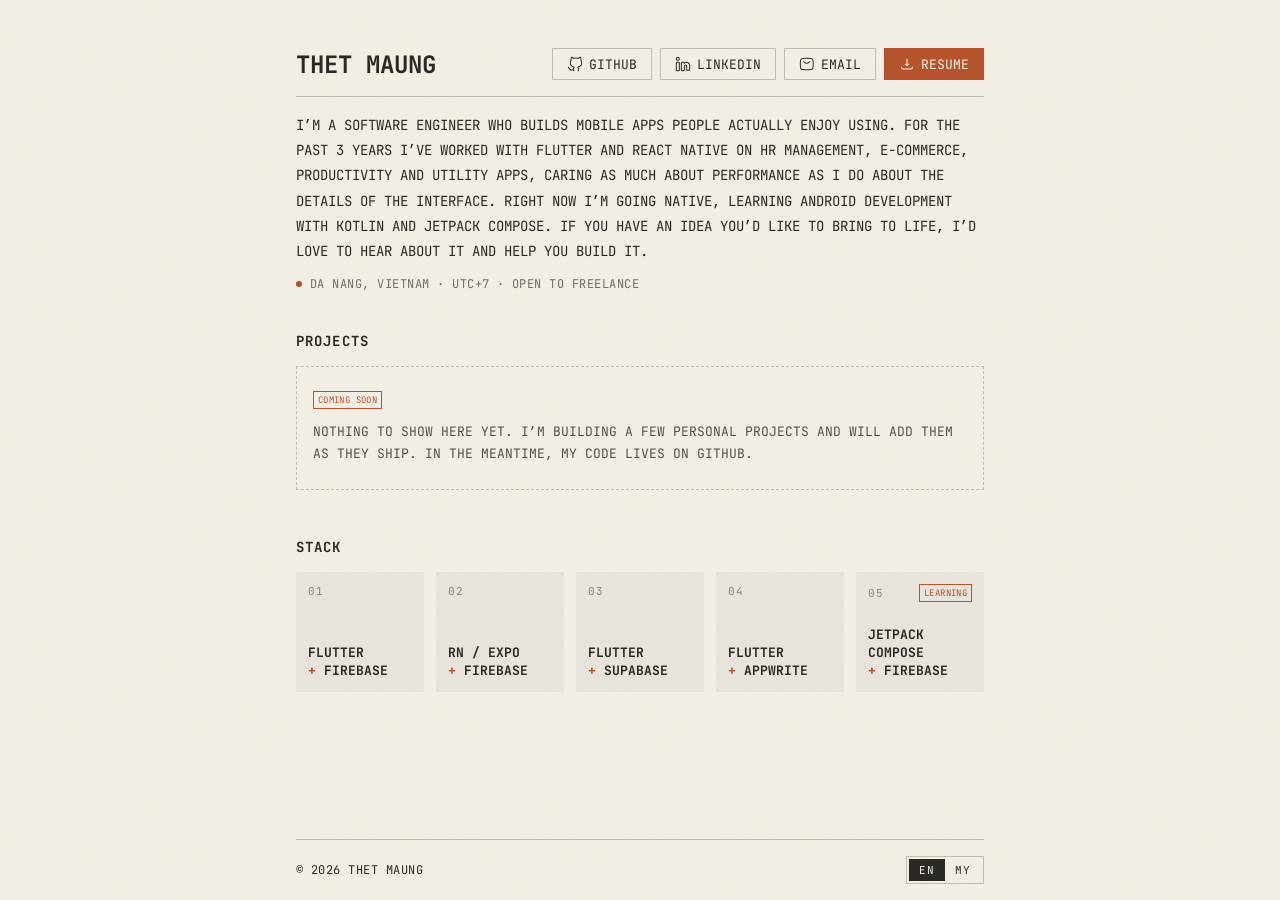
==== commit e2da3829: "feat(projects): replace placeholder cards with a coming-soon message" ====
--- a/index.html
+++ b/index.html
@@ -28,6 +28,30 @@
     <meta name="twitter:description" content="Software engineer building mobile apps with Flutter and React Native, now learning Kotlin and Jetpack Compose. Da Nang, Vietnam · UTC+7 · open to freelance.">
     <meta name="twitter:image" content="https://thetmaung.fyi/assets/og-image.png">
     <meta name="twitter:image:alt" content="THET MAUNG — Da Nang, Vietnam · UTC+7 · open to freelance. Stack: Flutter, React Native / Expo, Jetpack Compose.">
+
+    <!-- Language before first paint: same rules as detect() in scripts.js, which stays the source of
+         translations. Until it fills in a non-English language, .i18n-pending hides the English text.
+         Editing this script changes its hash: update the sha256 in _headers (Content-Security-Policy). -->
+    <script>
+        (() => {
+            const root = document.documentElement;
+            let lang = null;
+            try {
+                lang = localStorage.getItem('lang');
+            } catch {}
+            if (lang !== 'en' && lang !== 'my') {
+                lang = (navigator.languages || [navigator.language])
+                    .map((l) => l.slice(0, 2).toLowerCase())
+                    .find((l) => l === 'en' || l === 'my') || 'en';
+            }
+            root.lang = lang;
+            if (lang !== 'en') {
+                root.classList.add('i18n-pending');
+                // Never leave the text hidden if scripts.js fails to load
+                setTimeout(() => root.classList.remove('i18n-pending'), 3000);
+            }
+        })();
+    </script>
 
     <!-- Favicon -->
     <link rel="icon" href="assets/ico/favicon.ico" sizes="32x32">
@@ -70,40 +94,13 @@
         <span class="i18n" data-i18n="status">DA NANG, VIETNAM · UTC+7 · OPEN TO FREELANCE</span>
     </p>
 
-    <section class="carousel-section" data-carousel aria-labelledby="projects-title">
+    <section class="projects-section" aria-labelledby="projects-title">
         <div class="section-header">
             <h2 id="projects-title" class="section-title i18n" data-i18n="projects">PROJECTS</h2>
-            <div class="carousel-controls">
-                <span class="carousel-count"><span data-carousel-current>01</span> / <span data-carousel-total>04</span></span>
-                <button class="carousel-btn" type="button" data-carousel-prev aria-label="Previous project">←</button>
-                <button class="carousel-btn" type="button" data-carousel-next aria-label="Next project">→</button>
-            </div>
         </div>
-        <div class="carousel-track" data-carousel-track tabindex="0" aria-label="Projects">
-            <a class="project-card" href="#" data-cursor="plain">
-                <div class="project-thumb" aria-hidden="true"><span>01</span></div>
-                <p class="project-meta">E-COMMERCE · 2025</p>
-                <h3 class="project-name">SHOPFLOW</h3>
-                <p class="project-desc">A clean shopping app with fast checkout and an offline-ready cart.</p>
-            </a>
-            <a class="project-card" href="#" data-cursor="plain">
-                <div class="project-thumb" aria-hidden="true"><span>02</span></div>
-                <p class="project-meta">FINANCE · 2025</p>
-                <h3 class="project-name">LEDGER</h3>
-                <p class="project-desc">A tiny expense tracker that turns daily spending into simple weekly insights.</p>
-            </a>
-            <a class="project-card" href="#" data-cursor="plain">
-                <div class="project-thumb" aria-hidden="true"><span>03</span></div>
-                <p class="project-meta">HR MANAGEMENT · 2024</p>
-                <h3 class="project-name">ROSTER</h3>
-                <p class="project-desc">Leave requests, attendance and payslips for small teams, all in one place.</p>
-            </a>
-            <a class="project-card" href="#" data-cursor="plain">
-                <div class="project-thumb" aria-hidden="true"><span>04</span></div>
-                <p class="project-meta">PRODUCTIVITY · 2024</p>
-                <h3 class="project-name">FOCUS</h3>
-                <p class="project-desc">A calm timer and task list built around one thing at a time.</p>
-            </a>
+        <div class="projects-empty">
+            <span class="stack-tag i18n" data-i18n="comingSoon">COMING SOON</span>
+            <p class="projects-empty-text i18n" data-i18n="projectsEmpty">Nothing to show here yet. I’m building a few personal projects and will add them as they ship. In the meantime, my code lives on GitHub.</p>
         </div>
     </section>
 
--- a/public/css/styles.css
+++ b/public/css/styles.css
@@ -382,6 +382,28 @@
     color: color-mix(in srgb, var(--fg) 80%, transparent);
 }
 
+/* Projects: empty state until there are projects to show */
+.projects-section {
+    margin-bottom: 48px;
+}
+
+.projects-empty {
+    display: flex;
+    flex-direction: column;
+    align-items: flex-start;
+    gap: 12px;
+    padding: 24px 16px;
+    border: 1px dashed var(--divider);
+}
+
+.projects-empty-text {
+    margin: 0;
+    font-size: 13px;
+    line-height: 1.7;
+    text-transform: uppercase;
+    color: color-mix(in srgb, var(--fg) 80%, transparent);
+}
+
 /* Stack: a static grid of soft filled tiles, no scrolling */
 .stack-section {
     margin-bottom: 48px;
@@ -486,6 +508,13 @@
     transform: translateY(4px);
     filter: blur(2px);
     transition: none;
+}
+
+/* Until scripts.js fills in a non-English language, hide the English text instead of flashing it
+   (visibility is not transitioned, so the text appears instantly) */
+.i18n-pending .i18n,
+.i18n-pending .lang-switch {
+    visibility: hidden;
 }
 
 /* Burmese: taller lines for stacked vowel marks and medials */
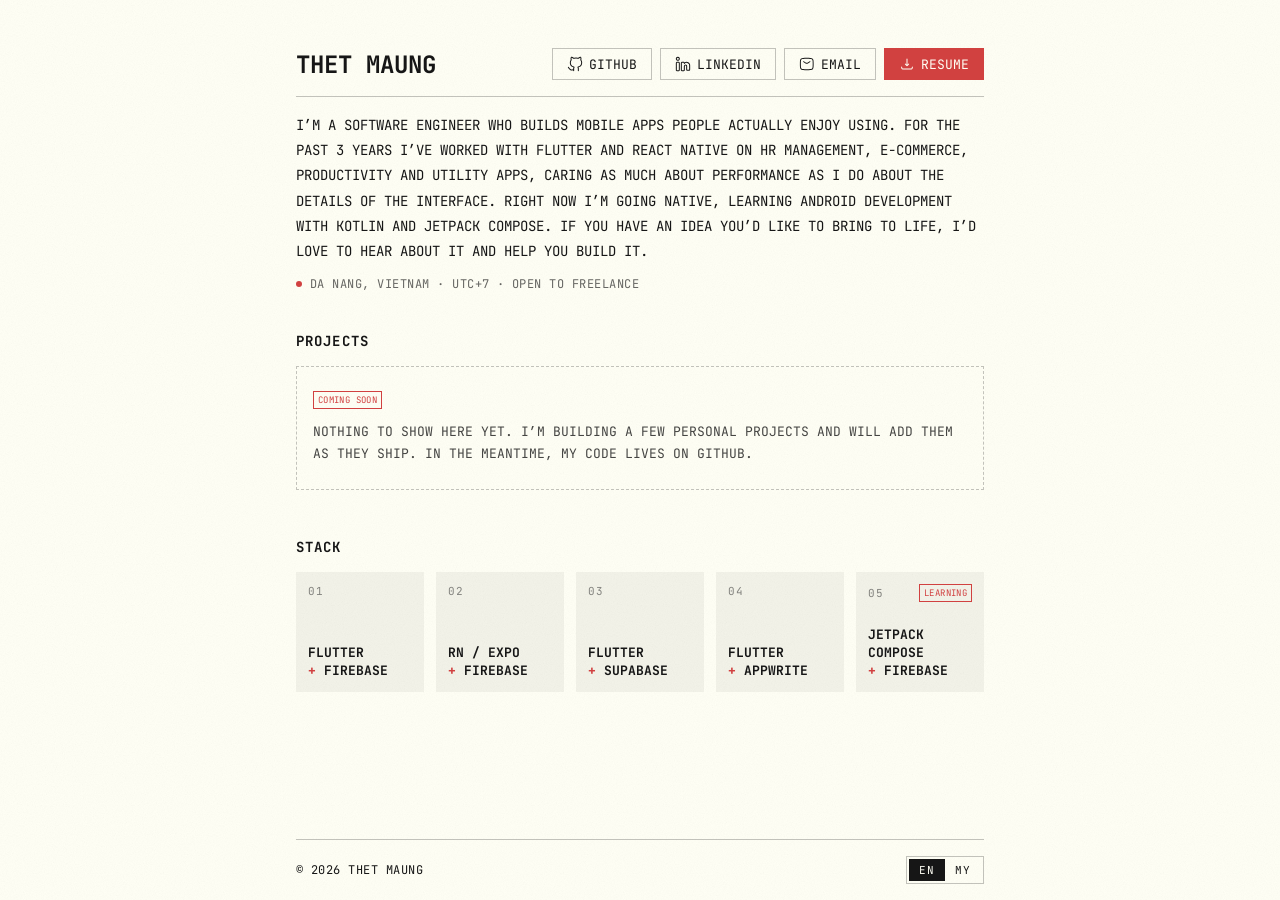
==== commit 40dcbbc0: "feat(theme): switch to an obsidian, cream and red palette Light theme is obsidian grey (#161616) on " ====
--- a/index.html
+++ b/index.html
@@ -7,8 +7,8 @@
     <title>Thet Maung</title>
     <meta name="description" content="Software engineer building mobile apps with Flutter and React Native, now learning Kotlin and Jetpack Compose. Da Nang, Vietnam · UTC+7 · open to freelance.">
     <link rel="canonical" href="https://thetmaung.fyi/">
-    <meta name="theme-color" content="#f6f1e7" media="(prefers-color-scheme: light)">
-    <meta name="theme-color" content="#1c1a17" media="(prefers-color-scheme: dark)">
+    <meta name="theme-color" content="#fffff5" media="(prefers-color-scheme: light)">
+    <meta name="theme-color" content="#161616" media="(prefers-color-scheme: dark)">
 
     <!-- Sharing -->
     <meta property="og:type" content="website">
@@ -54,8 +54,8 @@
     </script>
 
     <!-- Favicon -->
-    <link rel="icon" href="assets/ico/favicon.ico" sizes="32x32">
-    <link rel="icon" href="assets/svgs/favicon.svg" type="image/svg+xml">
+    <link rel="icon" href="assets/ico/favicon-v2.ico" sizes="32x32">
+    <link rel="icon" href="assets/svgs/favicon-v2.svg" type="image/svg+xml">
 
     <!-- Links -->
     <link rel="preload" href="assets/fonts/jetbrains/JetBrainsMono-VariableFont_wght.woff2" as="font" type="font/woff2" crossorigin>
--- a/public/css/styles.css
+++ b/public/css/styles.css
@@ -21,12 +21,13 @@
     unicode-range: U+1000-109F, U+A9E0-A9FF, U+AA60-AA7F, U+200C-200D, U+25CC;
 }
 
+/* Palette: obsidian grey #161616, creamy white #fffff5, poster red #ef4847 */
 :root {
     color-scheme: light dark;
-    --bg: #f6f1e7;
-    --fg: #2b2925;
-    --divider: rgb(43 41 37 / 0.25);
-    --selection-bg: rgb(43 41 37 / 0.16);
+    --bg: #fffff5;
+    --fg: #161616;
+    --divider: rgb(22 22 22 / 0.25);
+    --selection-bg: rgb(22 22 22 / 0.16);
     --grain-opacity: 0.08;
     --grain-blend: multiply;
     --nav-height: 32px;
@@ -35,20 +36,21 @@
     --content-width: 43rem;
     --ease-out: cubic-bezier(0.2, 0.8, 0.2, 1);
     --font-stack: 'JetBrains Mono Variable', 'Noto Sans Myanmar Variable', monospace;
-    --accent: #b5532c;
-    --accent-fg: #f6f1e7;
+    /* Poster red #ef4847, deepened on cream so small red text stays above 4.5:1 */
+    --accent: #d14140;
+    --accent-fg: #fffff5;
 }
 
 @media (prefers-color-scheme: dark) {
     :root {
-        --bg: #1c1a17;
-        --fg: #e8e2d6;
-        --divider: rgb(232 226 214 / 0.2);
-        --selection-bg: rgb(232 226 214 / 0.2);
+        --bg: #161616;
+        --fg: #fffff5;
+        --divider: rgb(255 255 245 / 0.2);
+        --selection-bg: rgb(255 255 245 / 0.2);
         --grain-opacity: 0.06;
         --grain-blend: soft-light;
-        --accent: #e08a5f;
-        --accent-fg: #1c1a17;
+        --accent: #ef4847;
+        --accent-fg: #161616;
     }
 }
 
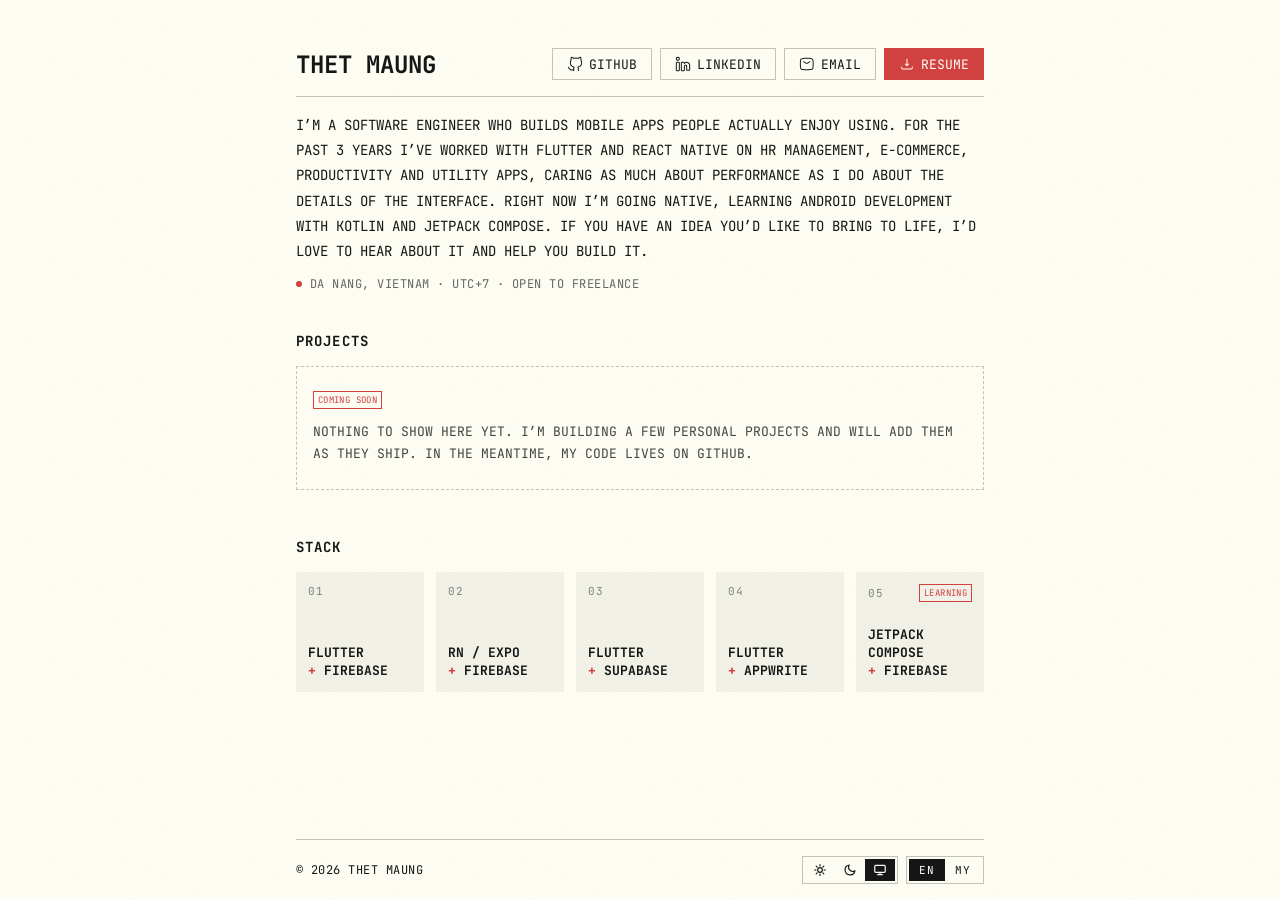
==== commit 56253839: "feat(theme): add a light / dark / system theme switch A three-way switch (sun, moon, monitor icons) " ====
--- a/index.html
+++ b/index.html
@@ -7,8 +7,8 @@
     <title>Thet Maung</title>
     <meta name="description" content="Software engineer building mobile apps with Flutter and React Native, now learning Kotlin and Jetpack Compose. Da Nang, Vietnam · UTC+7 · open to freelance.">
     <link rel="canonical" href="https://thetmaung.fyi/">
-    <meta name="theme-color" content="#fffff5" media="(prefers-color-scheme: light)">
-    <meta name="theme-color" content="#161616" media="(prefers-color-scheme: dark)">
+    <meta name="theme-color" content="#fffff5" media="(prefers-color-scheme: light)" data-scheme="light">
+    <meta name="theme-color" content="#161616" media="(prefers-color-scheme: dark)" data-scheme="dark">
 
     <!-- Sharing -->
     <meta property="og:type" content="website">
@@ -29,16 +29,21 @@
     <meta name="twitter:image" content="https://thetmaung.fyi/assets/og-image.png">
     <meta name="twitter:image:alt" content="THET MAUNG — Da Nang, Vietnam · UTC+7 · open to freelance. Stack: Flutter, React Native / Expo, Jetpack Compose.">
 
-    <!-- Language before first paint: same rules as detect() in scripts.js, which stays the source of
-         translations. Until it fills in a non-English language, .i18n-pending hides the English text.
+    <!-- Theme and language before first paint.
+         Theme: a saved light or dark choice pins it (data-theme); no attribute follows the system.
+         Language: same rules as detect() in scripts.js, which stays the source of translations.
+         Until it fills in a non-English language, .i18n-pending hides the English text.
          Editing this script changes its hash: update the sha256 in _headers (Content-Security-Policy). -->
     <script>
         (() => {
             const root = document.documentElement;
             let lang = null;
+            let theme = null;
             try {
                 lang = localStorage.getItem('lang');
+                theme = localStorage.getItem('theme');
             } catch {}
+            if (theme === 'light' || theme === 'dark') root.dataset.theme = theme;
             if (lang !== 'en' && lang !== 'my') {
                 lang = (navigator.languages || [navigator.language])
                     .map((l) => l.slice(0, 2).toLowerCase())
@@ -160,10 +165,25 @@
 
     <footer class="site-footer">
         <p class="copyright">© <span data-year>2026</span> <span class="i18n" data-i18n="name">THET MAUNG</span></p>
-        <div class="lang-switch" role="group" aria-label="Language">
-            <span class="lang-indicator" aria-hidden="true"></span>
-            <button class="lang-option" type="button" data-lang="en" aria-label="English" aria-pressed="true">EN</button>
-            <button class="lang-option" type="button" data-lang="my" aria-label="မြန်မာ" aria-pressed="false">MY</button>
+        <div class="footer-controls">
+            <!-- Icons: sun, moon and monitor, drawn to match the stroke-rounded set -->
+            <div class="switch theme-switch" role="group" aria-label="Theme">
+                <span class="switch-indicator" aria-hidden="true"></span>
+                <button class="switch-option" type="button" data-theme-option="light" aria-label="Light" aria-pressed="false">
+                    <svg viewBox="0 0 24 24" width="14" height="14" aria-hidden="true" focusable="false"><g fill="none" stroke="currentColor" stroke-width="2" stroke-linecap="round" stroke-linejoin="round"><circle cx="12" cy="12" r="4"/><path d="M12 2.75V5M12 19v2.25M2.75 12H5M19 12h2.25M5.46 5.46l1.59 1.59M16.95 16.95l1.59 1.59M5.46 18.54l1.59-1.59M16.95 7.05l1.59-1.59"/></g></svg>
+                </button>
+                <button class="switch-option" type="button" data-theme-option="dark" aria-label="Dark" aria-pressed="false">
+                    <svg viewBox="0 0 24 24" width="14" height="14" aria-hidden="true" focusable="false"><path d="M20.5 13.2A8.5 8.5 0 1 1 10.8 3.5a7 7 0 0 0 9.7 9.7Z" fill="none" stroke="currentColor" stroke-width="2" stroke-linecap="round" stroke-linejoin="round"/></svg>
+                </button>
+                <button class="switch-option" type="button" data-theme-option="system" aria-label="System" aria-pressed="true">
+                    <svg viewBox="0 0 24 24" width="14" height="14" aria-hidden="true" focusable="false"><g fill="none" stroke="currentColor" stroke-width="2" stroke-linecap="round" stroke-linejoin="round"><rect x="3" y="4" width="18" height="12" rx="2"/><path d="M8 20h8M12 16v4"/></g></svg>
+                </button>
+            </div>
+            <div class="switch lang-switch" role="group" aria-label="Language">
+                <span class="switch-indicator" aria-hidden="true"></span>
+                <button class="switch-option" type="button" data-lang="en" aria-label="English" aria-pressed="true">EN</button>
+                <button class="switch-option" type="button" data-lang="my" aria-label="မြန်မာ" aria-pressed="false">MY</button>
+            </div>
         </div>
     </footer>
 </body>
--- a/public/css/styles.css
+++ b/public/css/styles.css
@@ -41,8 +41,10 @@
     --accent-fg: #fffff5;
 }
 
+/* Theme: follows the system scheme, unless the theme switch pinned one with data-theme on <html>
+   (set before first paint by the inline script). The two dark blocks must stay identical. */
 @media (prefers-color-scheme: dark) {
-    :root {
+    :root:not([data-theme="light"]) {
         --bg: #161616;
         --fg: #fffff5;
         --divider: rgb(255 255 245 / 0.2);
@@ -52,6 +54,22 @@
         --accent: #ef4847;
         --accent-fg: #161616;
     }
+}
+
+:root[data-theme="dark"] {
+    color-scheme: dark;
+    --bg: #161616;
+    --fg: #fffff5;
+    --divider: rgb(255 255 245 / 0.2);
+    --selection-bg: rgb(255 255 245 / 0.2);
+    --grain-opacity: 0.06;
+    --grain-blend: soft-light;
+    --accent: #ef4847;
+    --accent-fg: #161616;
+}
+
+:root[data-theme="light"] {
+    color-scheme: light;
 }
 
 /* Native selection: used as-is if JavaScript is off */
@@ -542,8 +560,14 @@
     letter-spacing: 0.04em;
 }
 
-/* Language switch */
-.lang-switch {
+/* Footer switches: theme, then language. Both share the .switch look */
+.footer-controls {
+    display: flex;
+    align-items: center;
+    gap: 8px;
+}
+
+.switch {
     position: relative;
     display: inline-flex;
     padding: 2px;
@@ -554,12 +578,12 @@
     transition: border-radius 0.25s ease;
 }
 
-.lang-switch:hover,
-.lang-switch:has(:focus-visible) {
+.switch:hover,
+.switch:has(:focus-visible) {
     border-radius: calc(var(--switch-height) / 2);
 }
 
-.lang-indicator {
+.switch-indicator {
     position: absolute;
     top: 2px;
     bottom: 2px;
@@ -573,17 +597,17 @@
         border-radius 0.25s ease;
 }
 
-.lang-switch:hover .lang-indicator,
-.lang-switch:has(:focus-visible) .lang-indicator {
+.switch:hover .switch-indicator,
+.switch:has(:focus-visible) .switch-indicator {
     border-radius: calc((var(--switch-height) - 6px) / 2);
 }
 
 /* No sliding on the first paint */
-.lang-switch:not(.is-ready) .lang-indicator {
+.switch:not(.is-ready) .switch-indicator {
     transition: none;
 }
 
-.lang-option {
+.switch-option {
     position: relative;
     z-index: 1;
     min-width: 36px;
@@ -602,19 +626,45 @@
         translate 0.2s var(--ease-out);
 }
 
-.lang-option[aria-pressed="true"] {
+.switch-option[aria-pressed="true"] {
     color: var(--bg);
     cursor: default;
 }
 
-.lang-option:focus-visible {
+.switch-option:focus-visible {
     outline: 1px dashed var(--fg);
     outline-offset: 2px;
 }
 
 /* Without JavaScript the indicator never moves, so fill the active option directly */
-.lang-switch:not(.is-ready) .lang-option[aria-pressed="true"] {
+.switch:not(.is-ready) .switch-option[aria-pressed="true"] {
     background-color: var(--fg);
+}
+
+/* Theme switch: icon options. It only works with JavaScript, so it stays invisible (keeping its
+   space, so nothing shifts) until scripts.js has set the pressed option */
+.theme-switch:not(.is-ready) {
+    visibility: hidden;
+}
+
+.theme-switch .switch-option {
+    display: inline-flex;
+    align-items: center;
+    justify-content: center;
+    min-width: 30px;
+}
+
+.theme-switch svg {
+    width: 14px;
+    height: 14px;
+}
+
+/* While the theme changes, swap every color in one step instead of each element fading at its own
+   pace. The switch keeps its motion */
+.is-theme-switching *:not(.switch, .switch *),
+.is-theme-switching *::before,
+.is-theme-switching *::after {
+    transition: none !important;
 }
 
 /* Linux-style cursor with morphing (mouse/trackpad only; enabled by JS) */
@@ -702,7 +752,7 @@
     z-index: -1;
 }
 
-.has-custom-cursor .lang-option:hover {
+.has-custom-cursor .switch-option:hover {
     background-color: var(--fg);
     color: var(--bg);
 }
@@ -770,9 +820,9 @@
 @media (prefers-reduced-motion: reduce) {
     .nav-link,
     .selection-box,
-    .lang-switch,
-    .lang-indicator,
-    .lang-option,
+    .switch,
+    .switch-indicator,
+    .switch-option,
     .i18n,
     .cursor-arrow svg,
     .carousel-btn,
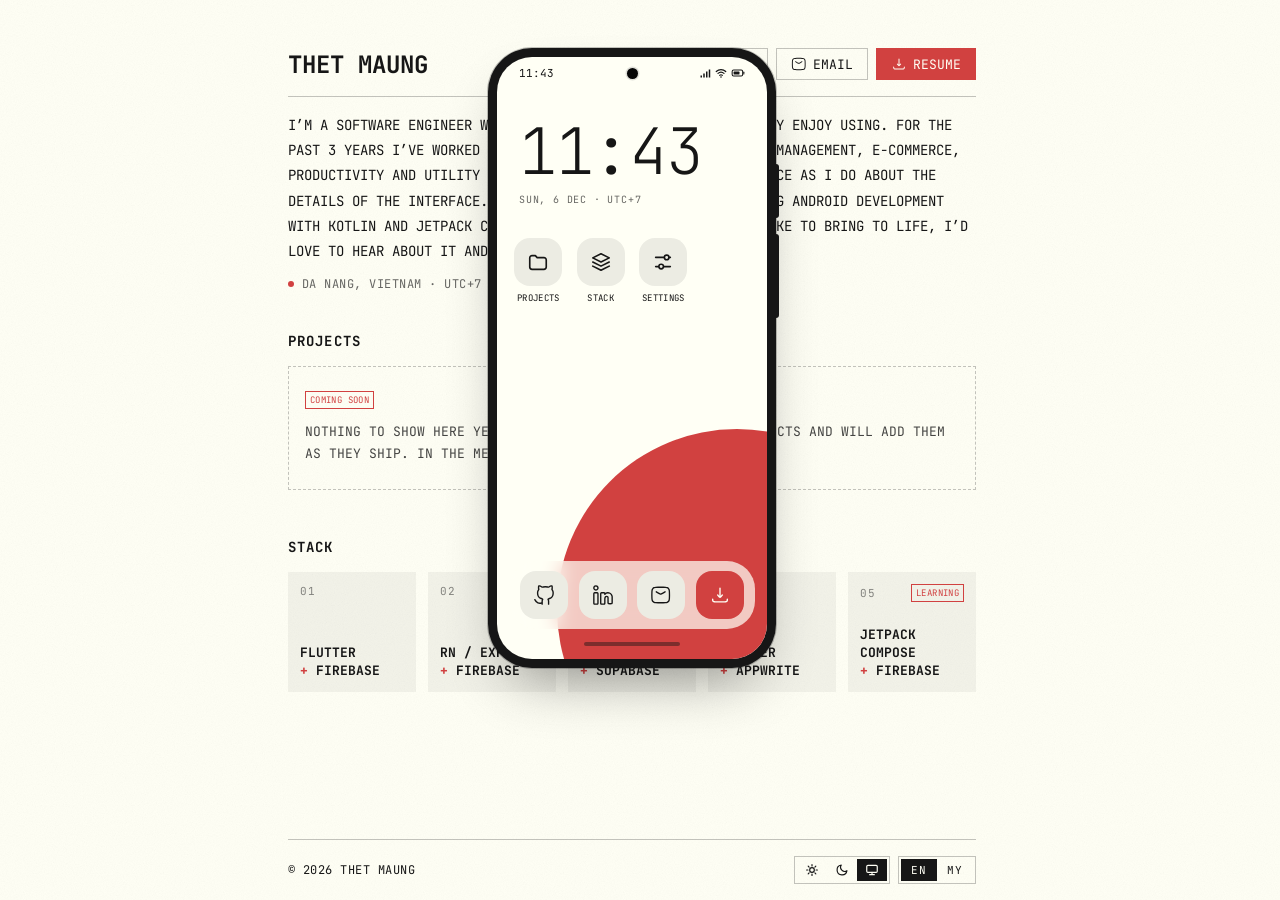
==== commit c991e6f6: "feat(phone): add an interactive Android-style phone beside the column On screens at least 1180px wid" ====
--- a/index.html
+++ b/index.html
@@ -29,7 +29,8 @@
     <meta name="twitter:image" content="https://thetmaung.fyi/assets/og-image.png">
     <meta name="twitter:image:alt" content="THET MAUNG — Da Nang, Vietnam · UTC+7 · open to freelance. Stack: Flutter, React Native / Expo, Jetpack Compose.">
 
-    <!-- Theme and language before first paint.
+    <!-- JavaScript flag, theme and language before first paint.
+         .has-js: turns on parts that only work with scripts.js (the phone), without a layout shift.
          Theme: a saved light or dark choice pins it (data-theme); no attribute follows the system.
          Language: same rules as detect() in scripts.js, which stays the source of translations.
          Until it fills in a non-English language, .i18n-pending hides the English text.
@@ -37,6 +38,7 @@
     <script>
         (() => {
             const root = document.documentElement;
+            root.classList.add('has-js');
             let lang = null;
             let theme = null;
             try {
@@ -72,22 +74,23 @@
 <body>
     <header class="site-header">
         <h1 class="site-title i18n" data-i18n="name">THET MAUNG</h1>
-        <!-- Icons: Hugeicons stroke-rounded (MIT), inlined from the icon font glyphs -->
+        <!-- Icons: Hugeicons stroke-rounded (MIT), inlined from the icon font glyphs.
+             The path ids are reused by the phone dock (<use href="#icon-…">). -->
         <nav class="site-nav" aria-label="Links">
             <a class="nav-link" href="https://github.com/thetmaung-stack" target="_blank" rel="noopener">
-                <svg viewBox="0 0 24 24" width="16" height="16" aria-hidden="true" focusable="false"><path fill="currentColor" d="M9.67 2.35Q9.67 2.38 9.72 2.38L10.15 2.66L10.27 2.71L10.39 2.69L10.97 2.54Q12.19 2.26 13.5 2.26Q14.81 2.26 16.03 2.54L16.61 2.69L16.73 2.71L16.85 2.66L17.33 2.35Q18.7 1.49 19.78 1.3Q20.18 1.22 20.5 1.25L20.71 1.27L20.83 1.32Q21.17 1.42 21.31 1.75Q21.67 2.66 21.7 3.7Q21.74 4.66 21.5 5.64L21.46 5.83L21.58 6.02Q22.75 7.7 22.75 9.65Q22.75 11.38 22.34 12.66Q21.94 13.94 21.1 14.83Q20.4 15.6 19.37 16.15Q18.5 16.58 17.26 16.94Q17.76 17.81 17.76 18.77V22.01Q17.76 22.32 17.53 22.54Q17.3 22.75 16.99 22.75Q16.68 22.75 16.46 22.54Q16.25 22.32 16.25 22.01V18.77Q16.25 18.14 15.89 17.57Q15.67 17.23 15.68 16.81Q15.7 16.39 15.94 16.04Q16.18 15.7 16.63 15.58Q17.81 15.24 18.58 14.86Q19.44 14.42 19.99 13.82Q20.59 13.18 20.9 12.22Q21.24 11.16 21.24 9.67Q21.24 8.18 20.33 6.89L20.11 6.55Q19.99 6.34 19.94 6.12Q19.9 5.9 19.94 5.66L20.04 5.28Q20.38 3.96 20.06 2.78H20.04Q19.25 2.93 18.12 3.62V3.65Q17.71 3.89 17.54 3.98Q17.23 4.15 16.97 4.19Q16.7 4.22 16.34 4.15Q16.15 4.13 15.7 4.03L15.67 4.01Q14.62 3.74 13.5 3.74Q12.38 3.74 11.33 4.01Q10.85 4.13 10.66 4.15Q10.3 4.22 10.03 4.19Q9.77 4.15 9.46 3.98Q9.29 3.89 8.88 3.65V3.62Q7.75 2.93 6.96 2.78H6.94Q6.62 3.96 6.96 5.28L7.06 5.66Q7.1 5.9 7.06 6.12Q7.01 6.34 6.89 6.55L6.67 6.89Q5.76 8.18 5.76 9.67Q5.76 11.16 6.1 12.22Q6.41 13.18 7.01 13.82Q7.56 14.42 8.42 14.86Q9.19 15.24 10.37 15.58Q10.82 15.7 11.06 16.04Q11.3 16.39 11.32 16.81Q11.33 17.23 11.11 17.57Q10.75 18.14 10.75 18.77V22.01Q10.75 22.32 10.54 22.54Q10.32 22.75 10.01 22.75Q9.7 22.75 9.47 22.54Q9.24 22.32 9.24 22.01V21.55Q6.96 22.06 5.06 21.24Q2.71 20.23 1.32 17.33Q1.2 17.04 1.3 16.75Q1.39 16.46 1.67 16.33Q1.94 16.2 2.24 16.3Q2.54 16.39 2.69 16.68Q3.84 19.08 5.66 19.87Q7.22 20.54 9.24 20.02V18.77Q9.24 17.81 9.74 16.94Q8.5 16.58 7.63 16.15Q6.6 15.6 5.9 14.83Q5.06 13.94 4.66 12.66Q4.25 11.38 4.25 9.65Q4.25 7.7 5.42 6.02L5.54 5.83L5.5 5.64Q5.26 4.66 5.3 3.7Q5.33 2.66 5.69 1.75Q5.83 1.42 6.17 1.32L6.24 1.3L6.5 1.25Q6.82 1.22 7.22 1.3Q8.3 1.49 9.67 2.35Z"/></svg>
+                <svg viewBox="0 0 24 24" width="16" height="16" aria-hidden="true" focusable="false"><path id="icon-github" fill="currentColor" d="M9.67 2.35Q9.67 2.38 9.72 2.38L10.15 2.66L10.27 2.71L10.39 2.69L10.97 2.54Q12.19 2.26 13.5 2.26Q14.81 2.26 16.03 2.54L16.61 2.69L16.73 2.71L16.85 2.66L17.33 2.35Q18.7 1.49 19.78 1.3Q20.18 1.22 20.5 1.25L20.71 1.27L20.83 1.32Q21.17 1.42 21.31 1.75Q21.67 2.66 21.7 3.7Q21.74 4.66 21.5 5.64L21.46 5.83L21.58 6.02Q22.75 7.7 22.75 9.65Q22.75 11.38 22.34 12.66Q21.94 13.94 21.1 14.83Q20.4 15.6 19.37 16.15Q18.5 16.58 17.26 16.94Q17.76 17.81 17.76 18.77V22.01Q17.76 22.32 17.53 22.54Q17.3 22.75 16.99 22.75Q16.68 22.75 16.46 22.54Q16.25 22.32 16.25 22.01V18.77Q16.25 18.14 15.89 17.57Q15.67 17.23 15.68 16.81Q15.7 16.39 15.94 16.04Q16.18 15.7 16.63 15.58Q17.81 15.24 18.58 14.86Q19.44 14.42 19.99 13.82Q20.59 13.18 20.9 12.22Q21.24 11.16 21.24 9.67Q21.24 8.18 20.33 6.89L20.11 6.55Q19.99 6.34 19.94 6.12Q19.9 5.9 19.94 5.66L20.04 5.28Q20.38 3.96 20.06 2.78H20.04Q19.25 2.93 18.12 3.62V3.65Q17.71 3.89 17.54 3.98Q17.23 4.15 16.97 4.19Q16.7 4.22 16.34 4.15Q16.15 4.13 15.7 4.03L15.67 4.01Q14.62 3.74 13.5 3.74Q12.38 3.74 11.33 4.01Q10.85 4.13 10.66 4.15Q10.3 4.22 10.03 4.19Q9.77 4.15 9.46 3.98Q9.29 3.89 8.88 3.65V3.62Q7.75 2.93 6.96 2.78H6.94Q6.62 3.96 6.96 5.28L7.06 5.66Q7.1 5.9 7.06 6.12Q7.01 6.34 6.89 6.55L6.67 6.89Q5.76 8.18 5.76 9.67Q5.76 11.16 6.1 12.22Q6.41 13.18 7.01 13.82Q7.56 14.42 8.42 14.86Q9.19 15.24 10.37 15.58Q10.82 15.7 11.06 16.04Q11.3 16.39 11.32 16.81Q11.33 17.23 11.11 17.57Q10.75 18.14 10.75 18.77V22.01Q10.75 22.32 10.54 22.54Q10.32 22.75 10.01 22.75Q9.7 22.75 9.47 22.54Q9.24 22.32 9.24 22.01V21.55Q6.96 22.06 5.06 21.24Q2.71 20.23 1.32 17.33Q1.2 17.04 1.3 16.75Q1.39 16.46 1.67 16.33Q1.94 16.2 2.24 16.3Q2.54 16.39 2.69 16.68Q3.84 19.08 5.66 19.87Q7.22 20.54 9.24 20.02V18.77Q9.24 17.81 9.74 16.94Q8.5 16.58 7.63 16.15Q6.6 15.6 5.9 14.83Q5.06 13.94 4.66 12.66Q4.25 11.38 4.25 9.65Q4.25 7.7 5.42 6.02L5.54 5.83L5.5 5.64Q5.26 4.66 5.3 3.7Q5.33 2.66 5.69 1.75Q5.83 1.42 6.17 1.32L6.24 1.3L6.5 1.25Q6.82 1.22 7.22 1.3Q8.3 1.49 9.67 2.35Z"/></svg>
                 <span>GITHUB</span>
             </a>
             <a class="nav-link" href="https://www.linkedin.com/in/thet-maung-444318335" target="_blank" rel="noopener">
-                <svg viewBox="0 0 24 24" width="16" height="16" aria-hidden="true" focusable="false"><path fill="currentColor" d="M11.45 8.76Q12.91 8.76 13.13 8.76Q13.58 8.81 13.9 9Q14.28 9.22 14.52 9.62V9.65Q15.77 8.76 17.3 8.76Q18.65 8.76 19.91 9.46Q21.17 10.15 21.94 11.33Q22.75 12.58 22.75 13.99V19.54Q22.75 20.38 22.7 20.69Q22.61 21.36 22.24 21.74Q21.86 22.13 21.19 22.2Q20.88 22.25 20.04 22.25H19.46Q18.62 22.25 18.31 22.2Q17.64 22.13 17.26 21.74Q16.87 21.36 16.8 20.69Q16.75 20.38 16.75 19.54V15Q16.75 14.66 16.55 14.46Q16.34 14.26 16.08 14.26Q15.72 14.26 15.49 14.39Q15.26 14.52 15.1 14.76Q14.76 15.36 14.76 16.49V20.04Q14.76 20.88 14.71 21.19Q14.62 21.86 14.23 22.24Q13.85 22.61 13.2 22.7Q12.86 22.75 12.05 22.75H11.45Q10.63 22.75 10.3 22.7Q9.65 22.61 9.26 22.24Q8.88 21.86 8.78 21.19Q8.76 20.88 8.76 20.04V11.45Q8.76 10.63 8.78 10.3Q8.88 9.65 9.26 9.26Q9.65 8.88 10.3 8.78Q10.63 8.76 11.45 8.76ZM3.96 8.76H4.51H4.54Q5.38 8.76 5.69 8.78Q6.36 8.88 6.74 9.26Q7.13 9.65 7.2 10.3Q7.25 10.63 7.25 11.45V20.04Q7.25 20.88 7.2 21.19Q7.13 21.86 6.74 22.24Q6.36 22.61 5.69 22.7Q5.38 22.75 4.54 22.75H3.96Q3.12 22.75 2.81 22.7Q2.14 22.61 1.76 22.24Q1.39 21.86 1.3 21.19Q1.25 20.88 1.25 20.04V11.45Q1.25 10.63 1.3 10.3Q1.39 9.65 1.76 9.26Q2.14 8.88 2.81 8.78Q3.12 8.76 3.96 8.76ZM11.5 10.25Q10.73 10.25 10.51 10.27Q10.44 10.27 10.37 10.33Q10.3 10.39 10.27 10.51Q10.25 10.73 10.25 11.5V19.99Q10.25 20.76 10.27 21Q10.3 21.14 10.51 21.19Q10.73 21.24 11.5 21.24H12Q12.77 21.24 12.98 21.2Q13.2 21.17 13.22 21Q13.25 20.76 13.25 19.99V16.49Q13.25 14.93 13.82 13.99Q14.18 13.39 14.75 13.07Q15.31 12.74 16.08 12.74Q16.99 12.74 17.62 13.42Q18.24 14.09 18.24 15V19.49Q18.24 20.28 18.29 20.5Q18.29 20.66 18.46 20.71H18.5Q18.72 20.76 19.51 20.76H19.99Q20.78 20.76 21 20.7Q21.22 20.64 21.22 20.5Q21.24 20.28 21.24 19.51V13.99Q21.24 13.03 20.66 12.14Q20.11 11.28 19.2 10.76Q18.29 10.25 17.3 10.25Q16.49 10.25 15.79 10.62Q15.1 10.99 14.59 11.64Q14.45 11.83 14.22 11.89Q13.99 11.95 13.76 11.88Q13.54 11.81 13.39 11.62Q13.25 11.42 13.25 11.18Q13.25 10.66 13.25 10.51Q13.22 10.42 13.15 10.34Q13.08 10.27 12.98 10.27Q12.84 10.25 12.34 10.25ZM2.83 10.32 2.81 10.34Q2.78 10.39 2.78 10.51Q2.76 10.73 2.76 11.5V19.99Q2.76 20.76 2.78 21Q2.78 21.12 2.81 21.17L2.83 21.19Q2.88 21.22 3 21.22Q3.22 21.24 4.01 21.24H4.51Q5.28 21.24 5.5 21.22Q5.62 21.22 5.66 21.19L5.69 21.17Q5.71 21.12 5.71 21Q5.76 20.76 5.76 19.99V11.5Q5.76 10.73 5.71 10.51Q5.71 10.39 5.69 10.34L5.66 10.32Q5.62 10.3 5.5 10.27Q5.28 10.25 4.51 10.25H4.01Q3.24 10.25 3 10.27Q2.88 10.3 2.83 10.32ZM1.25 4.25Q1.25 3.43 1.66 2.75Q2.06 2.06 2.75 1.66Q3.43 1.25 4.25 1.25Q5.06 1.25 5.75 1.66Q6.43 2.06 6.84 2.75Q7.25 3.43 7.25 4.25Q7.25 5.06 6.84 5.75Q6.43 6.43 5.75 6.84Q5.06 7.25 4.25 7.25Q3.43 7.25 2.75 6.84Q2.06 6.43 1.66 5.75Q1.25 5.06 1.25 4.25ZM4.25 2.76Q3.62 2.76 3.19 3.19Q2.76 3.62 2.76 4.25Q2.76 4.87 3.19 5.32Q3.62 5.76 4.25 5.76Q4.87 5.76 5.32 5.32Q5.76 4.87 5.76 4.25Q5.76 3.62 5.32 3.19Q4.87 2.76 4.25 2.76Z"/></svg>
+                <svg viewBox="0 0 24 24" width="16" height="16" aria-hidden="true" focusable="false"><path id="icon-linkedin" fill="currentColor" d="M11.45 8.76Q12.91 8.76 13.13 8.76Q13.58 8.81 13.9 9Q14.28 9.22 14.52 9.62V9.65Q15.77 8.76 17.3 8.76Q18.65 8.76 19.91 9.46Q21.17 10.15 21.94 11.33Q22.75 12.58 22.75 13.99V19.54Q22.75 20.38 22.7 20.69Q22.61 21.36 22.24 21.74Q21.86 22.13 21.19 22.2Q20.88 22.25 20.04 22.25H19.46Q18.62 22.25 18.31 22.2Q17.64 22.13 17.26 21.74Q16.87 21.36 16.8 20.69Q16.75 20.38 16.75 19.54V15Q16.75 14.66 16.55 14.46Q16.34 14.26 16.08 14.26Q15.72 14.26 15.49 14.39Q15.26 14.52 15.1 14.76Q14.76 15.36 14.76 16.49V20.04Q14.76 20.88 14.71 21.19Q14.62 21.86 14.23 22.24Q13.85 22.61 13.2 22.7Q12.86 22.75 12.05 22.75H11.45Q10.63 22.75 10.3 22.7Q9.65 22.61 9.26 22.24Q8.88 21.86 8.78 21.19Q8.76 20.88 8.76 20.04V11.45Q8.76 10.63 8.78 10.3Q8.88 9.65 9.26 9.26Q9.65 8.88 10.3 8.78Q10.63 8.76 11.45 8.76ZM3.96 8.76H4.51H4.54Q5.38 8.76 5.69 8.78Q6.36 8.88 6.74 9.26Q7.13 9.65 7.2 10.3Q7.25 10.63 7.25 11.45V20.04Q7.25 20.88 7.2 21.19Q7.13 21.86 6.74 22.24Q6.36 22.61 5.69 22.7Q5.38 22.75 4.54 22.75H3.96Q3.12 22.75 2.81 22.7Q2.14 22.61 1.76 22.24Q1.39 21.86 1.3 21.19Q1.25 20.88 1.25 20.04V11.45Q1.25 10.63 1.3 10.3Q1.39 9.65 1.76 9.26Q2.14 8.88 2.81 8.78Q3.12 8.76 3.96 8.76ZM11.5 10.25Q10.73 10.25 10.51 10.27Q10.44 10.27 10.37 10.33Q10.3 10.39 10.27 10.51Q10.25 10.73 10.25 11.5V19.99Q10.25 20.76 10.27 21Q10.3 21.14 10.51 21.19Q10.73 21.24 11.5 21.24H12Q12.77 21.24 12.98 21.2Q13.2 21.17 13.22 21Q13.25 20.76 13.25 19.99V16.49Q13.25 14.93 13.82 13.99Q14.18 13.39 14.75 13.07Q15.31 12.74 16.08 12.74Q16.99 12.74 17.62 13.42Q18.24 14.09 18.24 15V19.49Q18.24 20.28 18.29 20.5Q18.29 20.66 18.46 20.71H18.5Q18.72 20.76 19.51 20.76H19.99Q20.78 20.76 21 20.7Q21.22 20.64 21.22 20.5Q21.24 20.28 21.24 19.51V13.99Q21.24 13.03 20.66 12.14Q20.11 11.28 19.2 10.76Q18.29 10.25 17.3 10.25Q16.49 10.25 15.79 10.62Q15.1 10.99 14.59 11.64Q14.45 11.83 14.22 11.89Q13.99 11.95 13.76 11.88Q13.54 11.81 13.39 11.62Q13.25 11.42 13.25 11.18Q13.25 10.66 13.25 10.51Q13.22 10.42 13.15 10.34Q13.08 10.27 12.98 10.27Q12.84 10.25 12.34 10.25ZM2.83 10.32 2.81 10.34Q2.78 10.39 2.78 10.51Q2.76 10.73 2.76 11.5V19.99Q2.76 20.76 2.78 21Q2.78 21.12 2.81 21.17L2.83 21.19Q2.88 21.22 3 21.22Q3.22 21.24 4.01 21.24H4.51Q5.28 21.24 5.5 21.22Q5.62 21.22 5.66 21.19L5.69 21.17Q5.71 21.12 5.71 21Q5.76 20.76 5.76 19.99V11.5Q5.76 10.73 5.71 10.51Q5.71 10.39 5.69 10.34L5.66 10.32Q5.62 10.3 5.5 10.27Q5.28 10.25 4.51 10.25H4.01Q3.24 10.25 3 10.27Q2.88 10.3 2.83 10.32ZM1.25 4.25Q1.25 3.43 1.66 2.75Q2.06 2.06 2.75 1.66Q3.43 1.25 4.25 1.25Q5.06 1.25 5.75 1.66Q6.43 2.06 6.84 2.75Q7.25 3.43 7.25 4.25Q7.25 5.06 6.84 5.75Q6.43 6.43 5.75 6.84Q5.06 7.25 4.25 7.25Q3.43 7.25 2.75 6.84Q2.06 6.43 1.66 5.75Q1.25 5.06 1.25 4.25ZM4.25 2.76Q3.62 2.76 3.19 3.19Q2.76 3.62 2.76 4.25Q2.76 4.87 3.19 5.32Q3.62 5.76 4.25 5.76Q4.87 5.76 5.32 5.32Q5.76 4.87 5.76 4.25Q5.76 3.62 5.32 3.19Q4.87 2.76 4.25 2.76Z"/></svg>
                 <span>LINKEDIN</span>
             </a>
             <a class="nav-link" href="mailto:thetmaung.main@proton.me">
-                <svg viewBox="0 0 24 24" width="16" height="16" aria-hidden="true" focusable="false"><path fill="currentColor" d="M8.83 21.22Q8.83 21.22 8.83 21.22Q6.91 21.14 6.17 21.1Q4.94 20.98 4.2 20.69Q3.34 20.38 2.72 19.73Q2.11 19.08 1.8 18.22Q1.54 17.45 1.44 16.22Q1.37 15.43 1.34 13.49Q1.3 12 1.34 10.49Q1.37 8.54 1.44 7.78Q1.54 6.55 1.8 5.78Q2.11 4.9 2.72 4.26Q3.34 3.62 4.2 3.29Q4.94 3.02 6.14 2.9Q6.91 2.83 8.83 2.78Q11.64 2.71 14.45 2.78Q16.37 2.83 17.11 2.9Q18.34 3.02 19.08 3.29Q19.94 3.62 20.56 4.26Q21.17 4.9 21.48 5.78Q21.74 6.55 21.84 7.78Q21.91 8.57 21.94 10.51Q21.98 12 21.94 13.49Q21.91 15.43 21.84 16.2Q21.74 17.45 21.48 18.22Q21.17 19.08 20.56 19.73Q19.94 20.38 19.08 20.69Q18.34 20.98 17.11 21.1Q16.37 21.14 14.45 21.22Q13.01 21.24 11.64 21.24Q10.27 21.24 8.83 21.22ZM3.74 18.67Q4.18 19.13 4.82 19.34Q5.4 19.54 6.43 19.61Q7.1 19.66 8.88 19.7Q11.64 19.78 14.4 19.7Q16.18 19.66 16.85 19.61Q17.88 19.54 18.46 19.34Q19.1 19.13 19.54 18.68Q19.97 18.24 20.16 17.57Q20.35 16.97 20.42 15.91Q20.47 15.24 20.5 13.46Q20.54 12 20.5 10.54Q20.47 8.74 20.42 8.06Q20.35 7.03 20.16 6.43Q19.97 5.76 19.54 5.32Q19.1 4.87 18.46 4.66Q17.88 4.46 16.82 4.39Q16.18 4.32 14.4 4.3Q11.64 4.2 8.88 4.3Q7.1 4.32 6.43 4.39Q5.4 4.46 4.82 4.66Q4.18 4.87 3.74 5.32Q3.31 5.76 3.12 6.43Q2.93 7.03 2.86 8.06Q2.81 8.74 2.78 10.54Q2.74 12 2.78 13.46Q2.81 15.24 2.86 15.91Q2.93 16.97 3.12 17.57Q3.31 18.24 3.74 18.67ZM9.29 10.87 6.48 9.14Q6.22 8.98 6.14 8.68Q6.07 8.38 6.22 8.11Q6.36 7.85 6.66 7.76Q6.96 7.68 7.2 7.85L10.03 9.58Q10.78 10.03 11.18 10.18Q11.64 10.3 12.1 10.18Q12.5 10.03 13.25 9.58L16.08 7.85Q16.32 7.68 16.61 7.76Q16.9 7.85 17.05 8.11Q17.21 8.38 17.14 8.68Q17.06 8.98 16.8 9.14L13.99 10.87Q13.25 11.33 12.7 11.53Q12.14 11.74 11.64 11.74Q11.14 11.74 10.58 11.53Q10.03 11.33 9.29 10.87Z"/></svg>
+                <svg viewBox="0 0 24 24" width="16" height="16" aria-hidden="true" focusable="false"><path id="icon-email" fill="currentColor" d="M8.83 21.22Q8.83 21.22 8.83 21.22Q6.91 21.14 6.17 21.1Q4.94 20.98 4.2 20.69Q3.34 20.38 2.72 19.73Q2.11 19.08 1.8 18.22Q1.54 17.45 1.44 16.22Q1.37 15.43 1.34 13.49Q1.3 12 1.34 10.49Q1.37 8.54 1.44 7.78Q1.54 6.55 1.8 5.78Q2.11 4.9 2.72 4.26Q3.34 3.62 4.2 3.29Q4.94 3.02 6.14 2.9Q6.91 2.83 8.83 2.78Q11.64 2.71 14.45 2.78Q16.37 2.83 17.11 2.9Q18.34 3.02 19.08 3.29Q19.94 3.62 20.56 4.26Q21.17 4.9 21.48 5.78Q21.74 6.55 21.84 7.78Q21.91 8.57 21.94 10.51Q21.98 12 21.94 13.49Q21.91 15.43 21.84 16.2Q21.74 17.45 21.48 18.22Q21.17 19.08 20.56 19.73Q19.94 20.38 19.08 20.69Q18.34 20.98 17.11 21.1Q16.37 21.14 14.45 21.22Q13.01 21.24 11.64 21.24Q10.27 21.24 8.83 21.22ZM3.74 18.67Q4.18 19.13 4.82 19.34Q5.4 19.54 6.43 19.61Q7.1 19.66 8.88 19.7Q11.64 19.78 14.4 19.7Q16.18 19.66 16.85 19.61Q17.88 19.54 18.46 19.34Q19.1 19.13 19.54 18.68Q19.97 18.24 20.16 17.57Q20.35 16.97 20.42 15.91Q20.47 15.24 20.5 13.46Q20.54 12 20.5 10.54Q20.47 8.74 20.42 8.06Q20.35 7.03 20.16 6.43Q19.97 5.76 19.54 5.32Q19.1 4.87 18.46 4.66Q17.88 4.46 16.82 4.39Q16.18 4.32 14.4 4.3Q11.64 4.2 8.88 4.3Q7.1 4.32 6.43 4.39Q5.4 4.46 4.82 4.66Q4.18 4.87 3.74 5.32Q3.31 5.76 3.12 6.43Q2.93 7.03 2.86 8.06Q2.81 8.74 2.78 10.54Q2.74 12 2.78 13.46Q2.81 15.24 2.86 15.91Q2.93 16.97 3.12 17.57Q3.31 18.24 3.74 18.67ZM9.29 10.87 6.48 9.14Q6.22 8.98 6.14 8.68Q6.07 8.38 6.22 8.11Q6.36 7.85 6.66 7.76Q6.96 7.68 7.2 7.85L10.03 9.58Q10.78 10.03 11.18 10.18Q11.64 10.3 12.1 10.18Q12.5 10.03 13.25 9.58L16.08 7.85Q16.32 7.68 16.61 7.76Q16.9 7.85 17.05 8.11Q17.21 8.38 17.14 8.68Q17.06 8.98 16.8 9.14L13.99 10.87Q13.25 11.33 12.7 11.53Q12.14 11.74 11.64 11.74Q11.14 11.74 10.58 11.53Q10.03 11.33 9.29 10.87Z"/></svg>
                 <span class="i18n" data-i18n="email">EMAIL</span>
             </a>
             <a class="nav-link nav-link--primary" href="assets/pdfs/ThetMaungResume.pdf" download>
-                <svg viewBox="0 0 24 24" width="16" height="16" aria-hidden="true" focusable="false"><path fill="currentColor" d="M4.75 16.49Q4.75 17.38 4.85 17.86Q4.94 18.24 5.1 18.41Q5.26 18.58 5.64 18.65Q6.12 18.74 7.01 18.74H16.99Q17.9 18.74 18.36 18.65Q18.74 18.58 18.9 18.41Q19.06 18.24 19.15 17.86Q19.25 17.4 19.25 16.49Q19.25 16.2 19.46 15.97Q19.68 15.74 19.99 15.74Q20.3 15.74 20.53 15.97Q20.76 16.2 20.76 16.49Q20.76 17.54 20.62 18.17Q20.42 18.98 19.96 19.46Q19.49 19.94 18.67 20.11Q18.05 20.26 16.99 20.26H7.01Q5.95 20.26 5.33 20.11Q4.51 19.94 4.04 19.46Q3.58 18.98 3.38 18.17Q3.24 17.54 3.24 16.51Q3.24 16.2 3.47 15.97Q3.7 15.74 4.01 15.74Q4.32 15.74 4.54 15.97Q4.75 16.2 4.75 16.49ZM12.74 4.49V12.96H12.77Q12.96 12.72 13.32 12.24L13.42 12.14Q13.8 11.64 13.97 11.47Q14.18 11.26 14.5 11.26Q14.81 11.26 15.02 11.47Q15.24 11.69 15.25 12Q15.26 12.31 15.05 12.53Q14.95 12.62 14.59 13.06L14.54 13.13Q14.14 13.66 13.9 13.92Q13.44 14.47 13.1 14.76Q12.86 14.95 12.65 15.07Q12.31 15.24 12 15.24Q11.69 15.24 11.35 15.07Q11.14 14.95 10.9 14.76Q10.56 14.47 10.1 13.92Q9.86 13.66 9.46 13.13L9.41 13.06Q9.07 12.62 8.95 12.53Q8.74 12.31 8.75 12Q8.76 11.69 8.98 11.47Q9.19 11.26 9.5 11.26Q9.82 11.26 10.03 11.47Q10.2 11.64 10.58 12.14L10.68 12.24Q11.04 12.72 11.26 12.96V4.49Q11.26 4.2 11.47 3.97Q11.69 3.74 12 3.74Q12.31 3.74 12.53 3.97Q12.74 4.2 12.74 4.49Z"/></svg>
+                <svg viewBox="0 0 24 24" width="16" height="16" aria-hidden="true" focusable="false"><path id="icon-download" fill="currentColor" d="M4.75 16.49Q4.75 17.38 4.85 17.86Q4.94 18.24 5.1 18.41Q5.26 18.58 5.64 18.65Q6.12 18.74 7.01 18.74H16.99Q17.9 18.74 18.36 18.65Q18.74 18.58 18.9 18.41Q19.06 18.24 19.15 17.86Q19.25 17.4 19.25 16.49Q19.25 16.2 19.46 15.97Q19.68 15.74 19.99 15.74Q20.3 15.74 20.53 15.97Q20.76 16.2 20.76 16.49Q20.76 17.54 20.62 18.17Q20.42 18.98 19.96 19.46Q19.49 19.94 18.67 20.11Q18.05 20.26 16.99 20.26H7.01Q5.95 20.26 5.33 20.11Q4.51 19.94 4.04 19.46Q3.58 18.98 3.38 18.17Q3.24 17.54 3.24 16.51Q3.24 16.2 3.47 15.97Q3.7 15.74 4.01 15.74Q4.32 15.74 4.54 15.97Q4.75 16.2 4.75 16.49ZM12.74 4.49V12.96H12.77Q12.96 12.72 13.32 12.24L13.42 12.14Q13.8 11.64 13.97 11.47Q14.18 11.26 14.5 11.26Q14.81 11.26 15.02 11.47Q15.24 11.69 15.25 12Q15.26 12.31 15.05 12.53Q14.95 12.62 14.59 13.06L14.54 13.13Q14.14 13.66 13.9 13.92Q13.44 14.47 13.1 14.76Q12.86 14.95 12.65 15.07Q12.31 15.24 12 15.24Q11.69 15.24 11.35 15.07Q11.14 14.95 10.9 14.76Q10.56 14.47 10.1 13.92Q9.86 13.66 9.46 13.13L9.41 13.06Q9.07 12.62 8.95 12.53Q8.74 12.31 8.75 12Q8.76 11.69 8.98 11.47Q9.19 11.26 9.5 11.26Q9.82 11.26 10.03 11.47Q10.2 11.64 10.58 12.14L10.68 12.24Q11.04 12.72 11.26 12.96V4.49Q11.26 4.2 11.47 3.97Q11.69 3.74 12 3.74Q12.31 3.74 12.53 3.97Q12.74 4.2 12.74 4.49Z"/></svg>
                 <span class="i18n" data-i18n="resume">RESUME</span>
             </a>
         </nav>
@@ -186,5 +189,123 @@
             </div>
         </div>
     </footer>
+
+    <!-- Phone: an Android-style home screen beside the column, on wide and tall enough screens only.
+         Needs JavaScript (.has-js, set by the inline <head> script). Icons other than the dock's:
+         drawn to match the stroke-rounded set. -->
+    <aside class="phone" aria-label="Phone">
+        <div class="phone-frame">
+            <button class="phone-power" type="button" aria-label="Power" aria-pressed="true"></button>
+            <span class="phone-volume" aria-hidden="true"></span>
+
+            <div class="phone-screen" data-cursor="touch">
+                <div class="phone-statusbar" aria-hidden="true">
+                    <span data-phone-time>00:00</span>
+                    <span class="phone-camera"></span>
+                    <span class="phone-indicators">
+                        <svg viewBox="0 0 24 24" width="12" height="12" focusable="false"><path fill="currentColor" d="M3 17h3v4H3zM8.5 13h3v8h-3zM14 9h3v12h-3zM19.5 5h3v16h-3z"/></svg>
+                        <svg viewBox="0 0 24 24" width="12" height="12" focusable="false"><g fill="none" stroke="currentColor" stroke-width="2.4" stroke-linecap="round"><path d="M2.5 9a14 14 0 0 1 19 0M6 12.8a9 9 0 0 1 12 0M9.5 16.5a4 4 0 0 1 5 0"/></g><circle cx="12" cy="20" r="1.6" fill="currentColor"/></svg>
+                        <svg viewBox="0 0 24 24" width="14" height="14" focusable="false"><rect x="2" y="7" width="18" height="10" rx="2.5" fill="none" stroke="currentColor" stroke-width="1.8"/><rect x="4.5" y="9.5" width="10" height="5" rx="1" fill="currentColor"/><path d="M22 10.5v3" stroke="currentColor" stroke-width="1.8" stroke-linecap="round"/></svg>
+                    </span>
+                </div>
+
+                <div class="phone-home">
+                    <div class="phone-clock">
+                        <p class="phone-clock-time" data-phone-time>00:00</p>
+                        <p class="phone-clock-date" data-phone-date>UTC+7</p>
+                    </div>
+
+                    <ul class="phone-apps">
+                        <li>
+                            <button class="phone-app" type="button" data-phone-open="projects">
+                                <span class="phone-icon"><svg viewBox="0 0 24 24" aria-hidden="true" focusable="false"><path d="M3 7.5A2.5 2.5 0 0 1 5.5 5h3.6l2 2.2h7.4A2.5 2.5 0 0 1 21 9.7v7.8a2.5 2.5 0 0 1-2.5 2.5h-13A2.5 2.5 0 0 1 3 17.5Z" fill="none" stroke="currentColor" stroke-width="1.8" stroke-linejoin="round"/></svg></span>
+                                <span class="phone-label i18n" data-i18n="projects">PROJECTS</span>
+                            </button>
+                        </li>
+                        <li>
+                            <button class="phone-app" type="button" data-phone-open="stack">
+                                <span class="phone-icon"><svg viewBox="0 0 24 24" aria-hidden="true" focusable="false"><g fill="none" stroke="currentColor" stroke-width="1.8" stroke-linecap="round" stroke-linejoin="round"><path d="M12 3 3 7.5l9 4.5 9-4.5Z"/><path d="m3 12 9 4.5 9-4.5M3 16.5 12 21l9-4.5"/></g></svg></span>
+                                <span class="phone-label i18n" data-i18n="stack">STACK</span>
+                            </button>
+                        </li>
+                        <li>
+                            <button class="phone-app" type="button" data-phone-open="settings">
+                                <span class="phone-icon"><svg viewBox="0 0 24 24" aria-hidden="true" focusable="false"><g fill="none" stroke="currentColor" stroke-width="1.8" stroke-linecap="round"><path d="M4 7h9M19 7h1M4 17h3M13 17h7"/><circle cx="16" cy="7" r="2.5"/><circle cx="10" cy="17" r="2.5"/></g></svg></span>
+                                <span class="phone-label i18n" data-i18n="settings">SETTINGS</span>
+                            </button>
+                        </li>
+                    </ul>
+
+                    <ul class="phone-dock">
+                        <li><a class="phone-app" href="https://github.com/thetmaung-stack" target="_blank" rel="noopener" aria-label="GitHub"><span class="phone-icon"><svg viewBox="0 0 24 24" aria-hidden="true" focusable="false"><use href="#icon-github"/></svg></span></a></li>
+                        <li><a class="phone-app" href="https://www.linkedin.com/in/thet-maung-444318335" target="_blank" rel="noopener" aria-label="LinkedIn"><span class="phone-icon"><svg viewBox="0 0 24 24" aria-hidden="true" focusable="false"><use href="#icon-linkedin"/></svg></span></a></li>
+                        <li><a class="phone-app" href="mailto:thetmaung.main@proton.me" aria-label="Email"><span class="phone-icon"><svg viewBox="0 0 24 24" aria-hidden="true" focusable="false"><use href="#icon-email"/></svg></span></a></li>
+                        <li><a class="phone-app" href="assets/pdfs/ThetMaungResume.pdf" download aria-label="Resume"><span class="phone-icon phone-icon--accent"><svg viewBox="0 0 24 24" aria-hidden="true" focusable="false"><use href="#icon-download"/></svg></span></a></li>
+                    </ul>
+                </div>
+
+                <div class="phone-view" data-phone-view="projects">
+                    <div class="phone-appbar">
+                        <button class="phone-back" type="button" data-phone-back aria-label="Back"><svg viewBox="0 0 24 24" aria-hidden="true" focusable="false"><path d="M19 12H5m6-6-6 6 6 6" fill="none" stroke="currentColor" stroke-width="1.8" stroke-linecap="round" stroke-linejoin="round"/></svg></button>
+                        <p class="phone-title i18n" data-i18n="projects">PROJECTS</p>
+                    </div>
+                    <div class="phone-body">
+                        <span class="stack-tag i18n" data-i18n="comingSoon">COMING SOON</span>
+                        <p class="phone-text i18n" data-i18n="projectsEmpty">Nothing to show here yet. I’m building a few personal projects and will add them as they ship. In the meantime, my code lives on GitHub.</p>
+                    </div>
+                </div>
+
+                <div class="phone-view" data-phone-view="stack">
+                    <div class="phone-appbar">
+                        <button class="phone-back" type="button" data-phone-back aria-label="Back"><svg viewBox="0 0 24 24" aria-hidden="true" focusable="false"><path d="M19 12H5m6-6-6 6 6 6" fill="none" stroke="currentColor" stroke-width="1.8" stroke-linecap="round" stroke-linejoin="round"/></svg></button>
+                        <p class="phone-title i18n" data-i18n="stack">STACK</p>
+                    </div>
+                    <ol class="phone-body phone-list">
+                        <li><span class="phone-list-index">01</span><span>FLUTTER <span class="stack-plus">+</span> FIREBASE</span></li>
+                        <li><span class="phone-list-index">02</span><span>RN / EXPO <span class="stack-plus">+</span> FIREBASE</span></li>
+                        <li><span class="phone-list-index">03</span><span>FLUTTER <span class="stack-plus">+</span> SUPABASE</span></li>
+                        <li><span class="phone-list-index">04</span><span>FLUTTER <span class="stack-plus">+</span> APPWRITE</span></li>
+                        <li><span class="phone-list-index">05</span><span>JETPACK COMPOSE <span class="stack-plus">+</span> FIREBASE</span><span class="stack-tag i18n" data-i18n="learning">LEARNING</span></li>
+                    </ol>
+                </div>
+
+                <div class="phone-view" data-phone-view="settings">
+                    <div class="phone-appbar">
+                        <button class="phone-back" type="button" data-phone-back aria-label="Back"><svg viewBox="0 0 24 24" aria-hidden="true" focusable="false"><path d="M19 12H5m6-6-6 6 6 6" fill="none" stroke="currentColor" stroke-width="1.8" stroke-linecap="round" stroke-linejoin="round"/></svg></button>
+                        <p class="phone-title i18n" data-i18n="settings">SETTINGS</p>
+                    </div>
+                    <!-- The same switches as the footer: scripts.js keeps every copy in sync -->
+                    <ul class="phone-body phone-settings">
+                        <li>
+                            <span class="i18n" data-i18n="theme">THEME</span>
+                            <div class="switch theme-switch" role="group" aria-label="Theme">
+                                <span class="switch-indicator" aria-hidden="true"></span>
+                                <button class="switch-option" type="button" data-theme-option="light" aria-label="Light" aria-pressed="false">
+                                    <svg viewBox="0 0 24 24" width="14" height="14" aria-hidden="true" focusable="false"><g fill="none" stroke="currentColor" stroke-width="2" stroke-linecap="round" stroke-linejoin="round"><circle cx="12" cy="12" r="4"/><path d="M12 2.75V5M12 19v2.25M2.75 12H5M19 12h2.25M5.46 5.46l1.59 1.59M16.95 16.95l1.59 1.59M5.46 18.54l1.59-1.59M16.95 7.05l1.59-1.59"/></g></svg>
+                                </button>
+                                <button class="switch-option" type="button" data-theme-option="dark" aria-label="Dark" aria-pressed="false">
+                                    <svg viewBox="0 0 24 24" width="14" height="14" aria-hidden="true" focusable="false"><path d="M20.5 13.2A8.5 8.5 0 1 1 10.8 3.5a7 7 0 0 0 9.7 9.7Z" fill="none" stroke="currentColor" stroke-width="2" stroke-linecap="round" stroke-linejoin="round"/></svg>
+                                </button>
+                                <button class="switch-option" type="button" data-theme-option="system" aria-label="System" aria-pressed="true">
+                                    <svg viewBox="0 0 24 24" width="14" height="14" aria-hidden="true" focusable="false"><g fill="none" stroke="currentColor" stroke-width="2" stroke-linecap="round" stroke-linejoin="round"><rect x="3" y="4" width="18" height="12" rx="2"/><path d="M8 20h8M12 16v4"/></g></svg>
+                                </button>
+                            </div>
+                        </li>
+                        <li>
+                            <span class="i18n" data-i18n="language">LANGUAGE</span>
+                            <div class="switch lang-switch" role="group" aria-label="Language">
+                                <span class="switch-indicator" aria-hidden="true"></span>
+                                <button class="switch-option" type="button" data-lang="en" aria-label="English" aria-pressed="true">EN</button>
+                                <button class="switch-option" type="button" data-lang="my" aria-label="မြန်မာ" aria-pressed="false">MY</button>
+                            </div>
+                        </li>
+                    </ul>
+                </div>
+
+                <button class="phone-off" type="button" aria-label="Wake screen"><span data-phone-time>00:00</span></button>
+                <button class="phone-home-bar" type="button" aria-label="Home"></button>
+            </div>
+        </div>
+    </aside>
 </body>
 </html>
--- a/public/css/styles.css
+++ b/public/css/styles.css
@@ -34,6 +34,10 @@
     --switch-height: 28px;
     --tabbar-height: 60px;
     --content-width: 43rem;
+    --phone-width: 288px;
+    --phone-height: 620px;
+    --phone-gap: 72px;
+    --phone-scale: 1;
     --ease-out: cubic-bezier(0.2, 0.8, 0.2, 1);
     --font-stack: 'JetBrains Mono Variable', 'Noto Sans Myanmar Variable', monospace;
     /* Poster red #ef4847, deepened on cream so small red text stays above 4.5:1 */
@@ -755,6 +759,501 @@
 .has-custom-cursor .switch-option:hover {
     background-color: var(--fg);
     color: var(--bg);
+}
+
+/* Over the phone screen: a see-through touch dot, like Android's "Show taps" (neutral gray so it
+   shows on the screen in both themes and on the black screen-off state) */
+.cursor-touch .cursor {
+    background-color: rgb(140 140 136 / 0.45);
+    box-shadow: 0 0 0 1px rgb(255 255 255 / 0.55);
+}
+
+/* Phone: an Android-style home screen pinned left of the column. Only on screens wide and tall
+   enough for both, and only with JavaScript; otherwise the page keeps its single column */
+.phone {
+    display: none;
+}
+
+/* The phone spans the column's height: from the header (body padding-top, 48px) to the bottom of the
+   footer (body padding-bottom, 16px), so it scales by (viewport height - 64px) / its 620px height.
+   Kept between 0.8 and 1.45, and never wider than the room left of the column.
+   tan(atan2(a, b)) is how CSS turns a ratio of two lengths into a plain number. */
+@supports (scale: tan(atan2(1px, 1px))) {
+    :root {
+        --phone-scale: clamp(
+            0.8,
+            min(
+                tan(atan2(100dvh - 64px, var(--phone-height))),
+                tan(atan2(100vw - 32px - var(--phone-gap) - var(--content-width), var(--phone-width)))
+            ),
+            1.45
+        );
+    }
+}
+
+@media (min-width: 1180px) and (min-height: 560px) {
+    /* Shift the column right by the phone's width + gap, so phone and column center together */
+    .has-js body {
+        padding-left: calc(16px + var(--phone-width) * var(--phone-scale) + var(--phone-gap));
+    }
+
+    .has-js .phone {
+        display: block;
+        position: fixed;
+        top: 48px; /* level with the header */
+        left: calc(50% - (var(--phone-width) * var(--phone-scale) + var(--phone-gap) + var(--content-width)) / 2);
+        z-index: 1;
+        width: var(--phone-width);
+        max-width: none;
+        scale: var(--phone-scale);
+        transform-origin: top left;
+    }
+}
+
+.phone-frame {
+    position: relative;
+    height: var(--phone-height);
+    padding: 9px;
+    box-sizing: border-box;
+    border-radius: 44px;
+    background-color: var(--fg);
+    box-shadow:
+        0 30px 60px -24px rgb(0 0 0 / 0.45),
+        0 0 0 1px var(--divider);
+}
+
+/* Side keys: power (a real button) and volume (decoration) */
+.phone-power,
+.phone-volume {
+    position: absolute;
+    right: -3px;
+    width: 4px;
+    border: 0;
+    border-radius: 0 3px 3px 0;
+    background-color: var(--fg);
+}
+
+.phone-power {
+    top: 116px;
+    height: 54px;
+    padding: 0;
+    cursor: pointer;
+    transition:
+        background-color 0.15s ease,
+        translate 0.2s var(--ease-out);
+}
+
+/* A wider invisible hit area than the 4px key */
+.phone-power::before {
+    content: "";
+    position: absolute;
+    inset: -4px -10px -4px -4px;
+}
+
+.phone-power:hover,
+.phone-power:focus-visible {
+    background-color: var(--accent);
+    outline: none;
+}
+
+.phone-volume {
+    top: 186px;
+    height: 84px;
+}
+
+.phone-screen {
+    position: relative;
+    isolation: isolate;
+    height: 100%;
+    /* clip, not just hidden: the wallpaper overflows, and a hidden box can still be scrolled
+       (by focus or scrollIntoView), which would shift the whole screen */
+    overflow: hidden;
+    overflow: clip;
+    border-radius: 35px;
+    background-color: var(--bg);
+    color: var(--fg);
+    font-size: 11px;
+    -webkit-user-select: none;
+    user-select: none;
+}
+
+.phone-screen button,
+.phone-screen a {
+    -webkit-tap-highlight-color: transparent;
+}
+
+.phone-screen :focus-visible {
+    outline: 1px dashed var(--fg);
+    outline-offset: 2px;
+}
+
+/* The clock stays blank until scripts.js has set the real time */
+.phone:not(.is-ready) [data-phone-time],
+.phone:not(.is-ready) [data-phone-date] {
+    visibility: hidden;
+}
+
+.phone-statusbar {
+    position: absolute;
+    top: 0;
+    left: 0;
+    right: 0;
+    z-index: 2;
+    display: flex;
+    align-items: center;
+    justify-content: space-between;
+    height: 32px;
+    padding: 0 22px;
+    font-size: 11px;
+    font-variant-numeric: tabular-nums;
+    pointer-events: none;
+}
+
+.phone-camera {
+    position: absolute;
+    top: 11px;
+    left: 50%;
+    width: 11px;
+    height: 11px;
+    margin-left: -5.5px;
+    border-radius: 50%;
+    background-color: #050505;
+    box-shadow: 0 0 0 1.5px rgb(128 128 128 / 0.25);
+}
+
+.phone-indicators {
+    display: flex;
+    align-items: center;
+    gap: 4px;
+}
+
+.phone-indicators svg {
+    display: block;
+}
+
+/* Home screen, with a poster-red circle as the wallpaper */
+.phone-home {
+    position: absolute;
+    inset: 0;
+    z-index: 0;
+    display: flex;
+    flex-direction: column;
+    padding: 32px 0 30px;
+    transition:
+        scale 0.32s var(--ease-out),
+        opacity 0.32s ease;
+}
+
+.phone-home::before {
+    content: "";
+    position: absolute;
+    right: -150px;
+    bottom: -130px;
+    z-index: -1;
+    width: 360px;
+    height: 360px;
+    border-radius: 50%;
+    background-color: var(--accent);
+}
+
+/* An app is open: home recedes behind it */
+.phone-screen.has-app .phone-home {
+    scale: 0.92;
+    opacity: 0;
+}
+
+.phone-clock {
+    padding: 30px 22px 0;
+}
+
+.phone-clock-time {
+    margin: 0;
+    font-size: 64px;
+    font-weight: 200;
+    line-height: 1;
+    letter-spacing: -0.02em;
+    font-variant-numeric: tabular-nums;
+}
+
+.phone-clock-date {
+    margin: 10px 0 0;
+    font-size: 10px;
+    letter-spacing: 0.08em;
+    color: color-mix(in srgb, var(--fg) 65%, transparent);
+}
+
+.phone-apps,
+.phone-dock {
+    margin: 0;
+    padding: 0;
+    list-style: none;
+}
+
+.phone-apps {
+    display: grid;
+    grid-template-columns: repeat(4, 1fr);
+    gap: 16px 0;
+    margin-top: 32px;
+    padding: 0 10px;
+}
+
+.phone-dock {
+    display: flex;
+    justify-content: space-around;
+    margin: auto 12px 0;
+    padding: 10px 6px;
+    border-radius: 28px;
+    background-color: color-mix(in srgb, var(--bg) 72%, transparent);
+    backdrop-filter: blur(10px);
+    -webkit-backdrop-filter: blur(10px);
+}
+
+.phone-app {
+    display: flex;
+    flex-direction: column;
+    align-items: center;
+    gap: 6px;
+    width: 100%;
+    padding: 0;
+    border: 0;
+    background: none;
+    color: inherit;
+    font: inherit;
+    text-decoration: none;
+    cursor: pointer;
+}
+
+.phone-icon {
+    display: grid;
+    place-items: center;
+    width: 48px;
+    height: 48px;
+    border-radius: 16px;
+    background-color: color-mix(in srgb, var(--fg) 8%, var(--bg));
+    transition: scale 0.15s var(--ease-out);
+}
+
+.phone-icon--accent {
+    background-color: var(--accent);
+    color: var(--accent-fg);
+}
+
+.phone-app:active .phone-icon {
+    scale: 0.9;
+}
+
+.phone-icon svg {
+    width: 22px;
+    height: 22px;
+}
+
+/* Long labels end in "…", as on Android (Burmese has no spaces to wrap at) */
+.phone-label {
+    max-width: calc(100% - 6px);
+    overflow: hidden;
+    font-size: 9px;
+    letter-spacing: 0.04em;
+    text-align: center;
+    text-overflow: ellipsis;
+    white-space: nowrap;
+}
+
+/* Apps: full-screen views that grow out of their icon (scripts.js sets the transform-origin) */
+.phone-view {
+    position: absolute;
+    inset: 0;
+    z-index: 1;
+    display: flex;
+    flex-direction: column;
+    padding: 32px 0 30px;
+    border-radius: 24px;
+    background-color: var(--bg);
+    opacity: 0;
+    scale: 0.3;
+    visibility: hidden;
+    transition:
+        opacity 0.2s ease,
+        scale 0.3s var(--ease-out),
+        translate 0.3s var(--ease-out),
+        border-radius 0.3s var(--ease-out),
+        visibility 0s linear 0.3s;
+}
+
+.phone-view.is-open {
+    border-radius: 0;
+    opacity: 1;
+    scale: 1;
+    visibility: visible;
+    transition:
+        opacity 0.15s ease,
+        scale 0.32s var(--ease-out),
+        translate 0.3s var(--ease-out),
+        border-radius 0.32s var(--ease-out),
+        visibility 0s;
+}
+
+/* While the home bar is being dragged, the view follows the pointer */
+.phone-view.is-dragging {
+    transition: none;
+}
+
+.phone-appbar {
+    display: flex;
+    align-items: center;
+    gap: 4px;
+    padding: 8px 12px 8px 8px;
+}
+
+.phone-back {
+    display: grid;
+    place-items: center;
+    width: 36px;
+    height: 36px;
+    padding: 0;
+    border: 0;
+    border-radius: 50%;
+    background: none;
+    color: inherit;
+    cursor: pointer;
+}
+
+.phone-back svg {
+    width: 20px;
+    height: 20px;
+}
+
+.phone-title {
+    margin: 0;
+    font-size: 13px;
+    font-weight: 700;
+}
+
+.phone-body {
+    flex: 1;
+    margin: 0;
+    padding: 8px 20px;
+    overflow-y: auto;
+    scrollbar-width: none;
+}
+
+.phone-text {
+    margin: 14px 0 0;
+    line-height: 1.7;
+    text-transform: uppercase;
+}
+
+.phone-list,
+.phone-settings {
+    list-style: none;
+}
+
+.phone-list li,
+.phone-settings li {
+    display: flex;
+    align-items: center;
+    gap: 10px;
+    padding: 14px 0;
+    border-bottom: 1px solid var(--divider);
+}
+
+.phone-list li {
+    font-weight: 700;
+}
+
+.phone-list .stack-tag {
+    margin-left: auto;
+    font-weight: 400;
+}
+
+.phone-list-index {
+    font-weight: 400;
+    color: color-mix(in srgb, var(--fg) 50%, transparent);
+}
+
+.phone-settings li {
+    justify-content: space-between;
+}
+
+/* Bottom gesture handle: tap or drag up to go home */
+.phone-home-bar {
+    position: absolute;
+    bottom: 4px;
+    left: 50%;
+    z-index: 3;
+    width: 120px;
+    height: 22px;
+    margin-left: -60px;
+    padding: 0;
+    border: 0;
+    background: none;
+    cursor: pointer;
+    touch-action: none;
+}
+
+.phone-home-bar::before {
+    content: "";
+    position: absolute;
+    top: 9px;
+    left: 12px;
+    right: 12px;
+    height: 4px;
+    border-radius: 2px;
+    background-color: color-mix(in srgb, var(--fg) 45%, transparent);
+}
+
+/* Screen off (power key): black, with an always-on clock. Tap to wake */
+.phone-off {
+    position: absolute;
+    inset: 0;
+    z-index: 5;
+    display: grid;
+    place-items: center;
+    width: 100%;
+    padding: 0;
+    border: 0;
+    background-color: #000;
+    color: rgb(255 255 245 / 0.55);
+    font: inherit;
+    font-size: 44px;
+    font-weight: 100;
+    font-variant-numeric: tabular-nums;
+    cursor: pointer;
+    opacity: 0;
+    visibility: hidden;
+    transition:
+        opacity 0.3s ease,
+        visibility 0s linear 0.3s;
+}
+
+.phone-screen.is-off .phone-off {
+    opacity: 1;
+    visibility: visible;
+    transition: opacity 0.3s ease;
+}
+
+/* Tap feedback */
+.phone-ripple {
+    position: absolute;
+    z-index: 6;
+    width: 64px;
+    height: 64px;
+    margin: -32px 0 0 -32px;
+    border-radius: 50%;
+    background-color: rgb(140 140 136 / 0.35);
+    pointer-events: none;
+    animation: phone-ripple 0.5s var(--ease-out) forwards;
+}
+
+@keyframes phone-ripple {
+    from {
+        opacity: 1;
+        scale: 0.2;
+    }
+
+    to {
+        opacity: 0;
+        scale: 1.6;
+    }
 }
 
 /* Mobile: bottom tab bar */
@@ -828,7 +1327,14 @@
     .carousel-btn,
     .project-card,
     .project-thumb,
-    .stack-card {
+    .stack-card,
+    .phone-power,
+    .phone-home,
+    .phone-icon,
+    .phone-view,
+    .phone-view.is-open,
+    .phone-off,
+    .phone-screen.is-off .phone-off {
         transition: none;
     }
 
